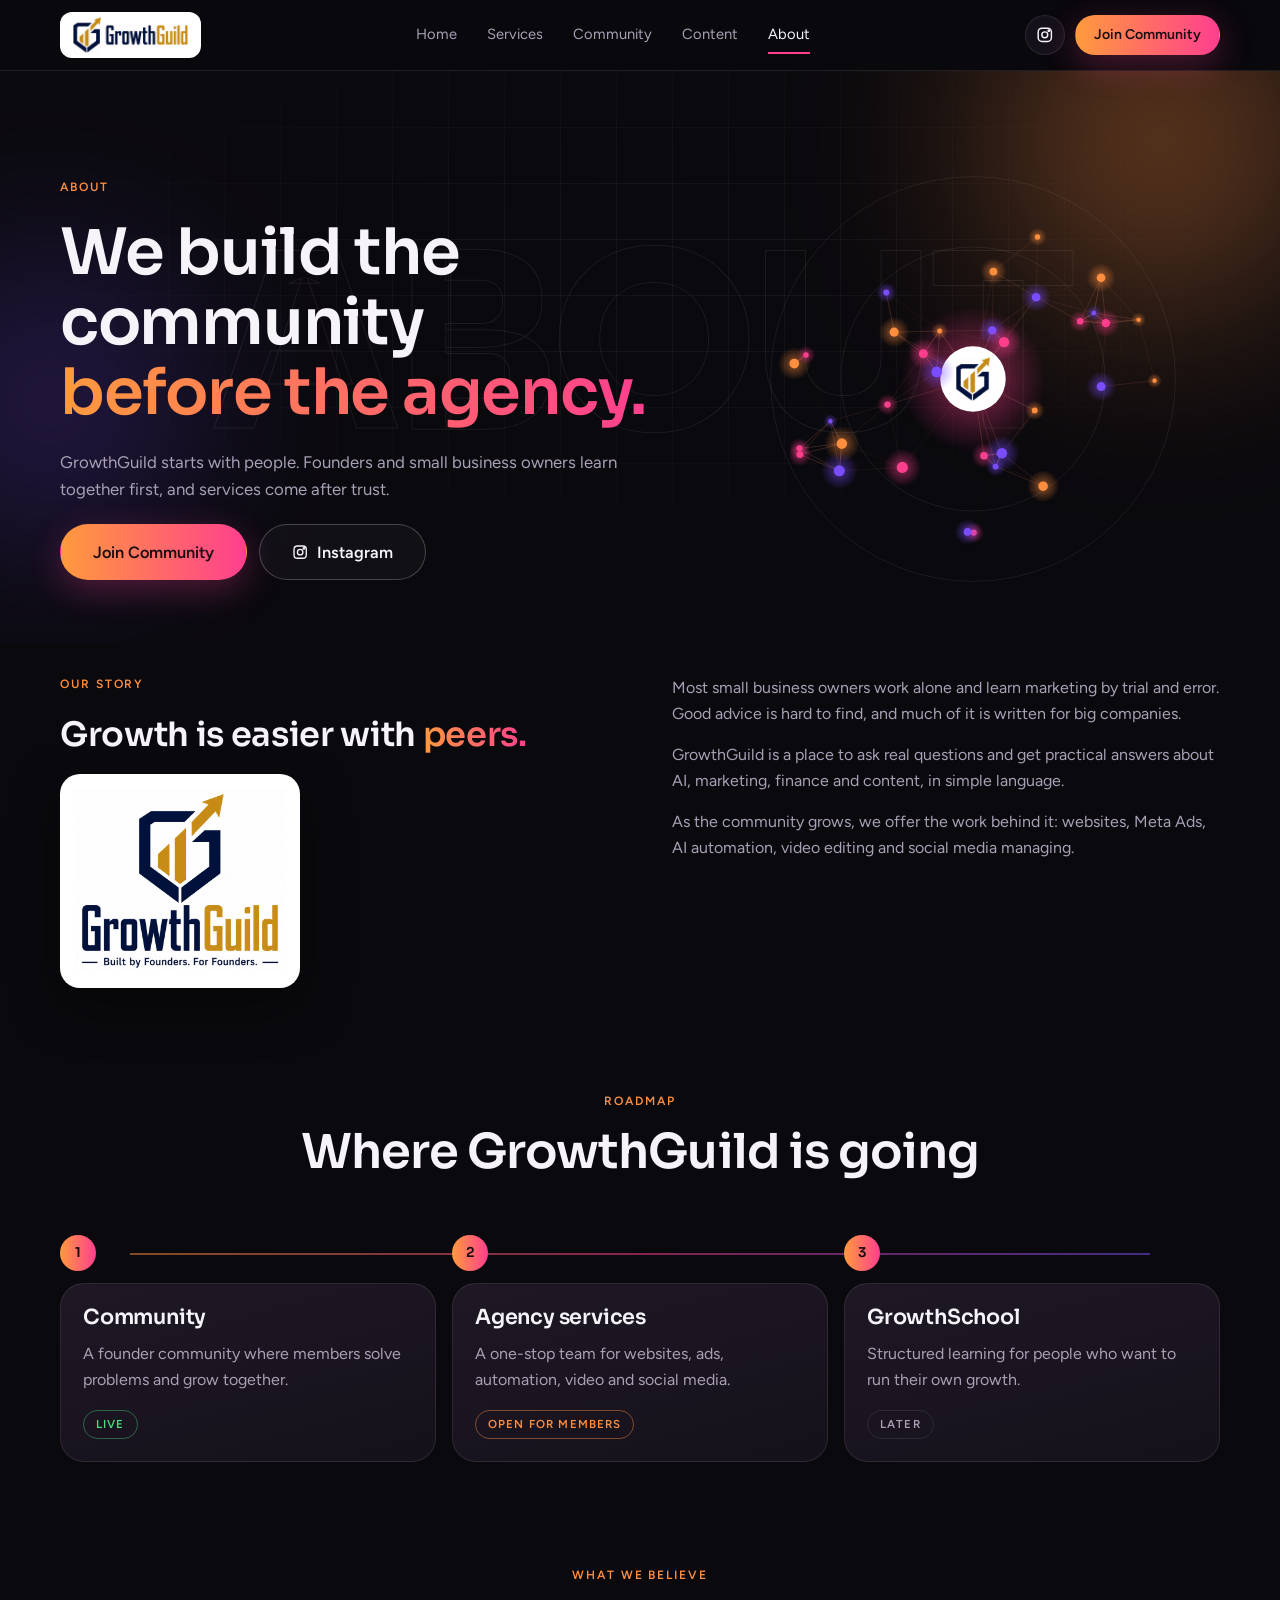
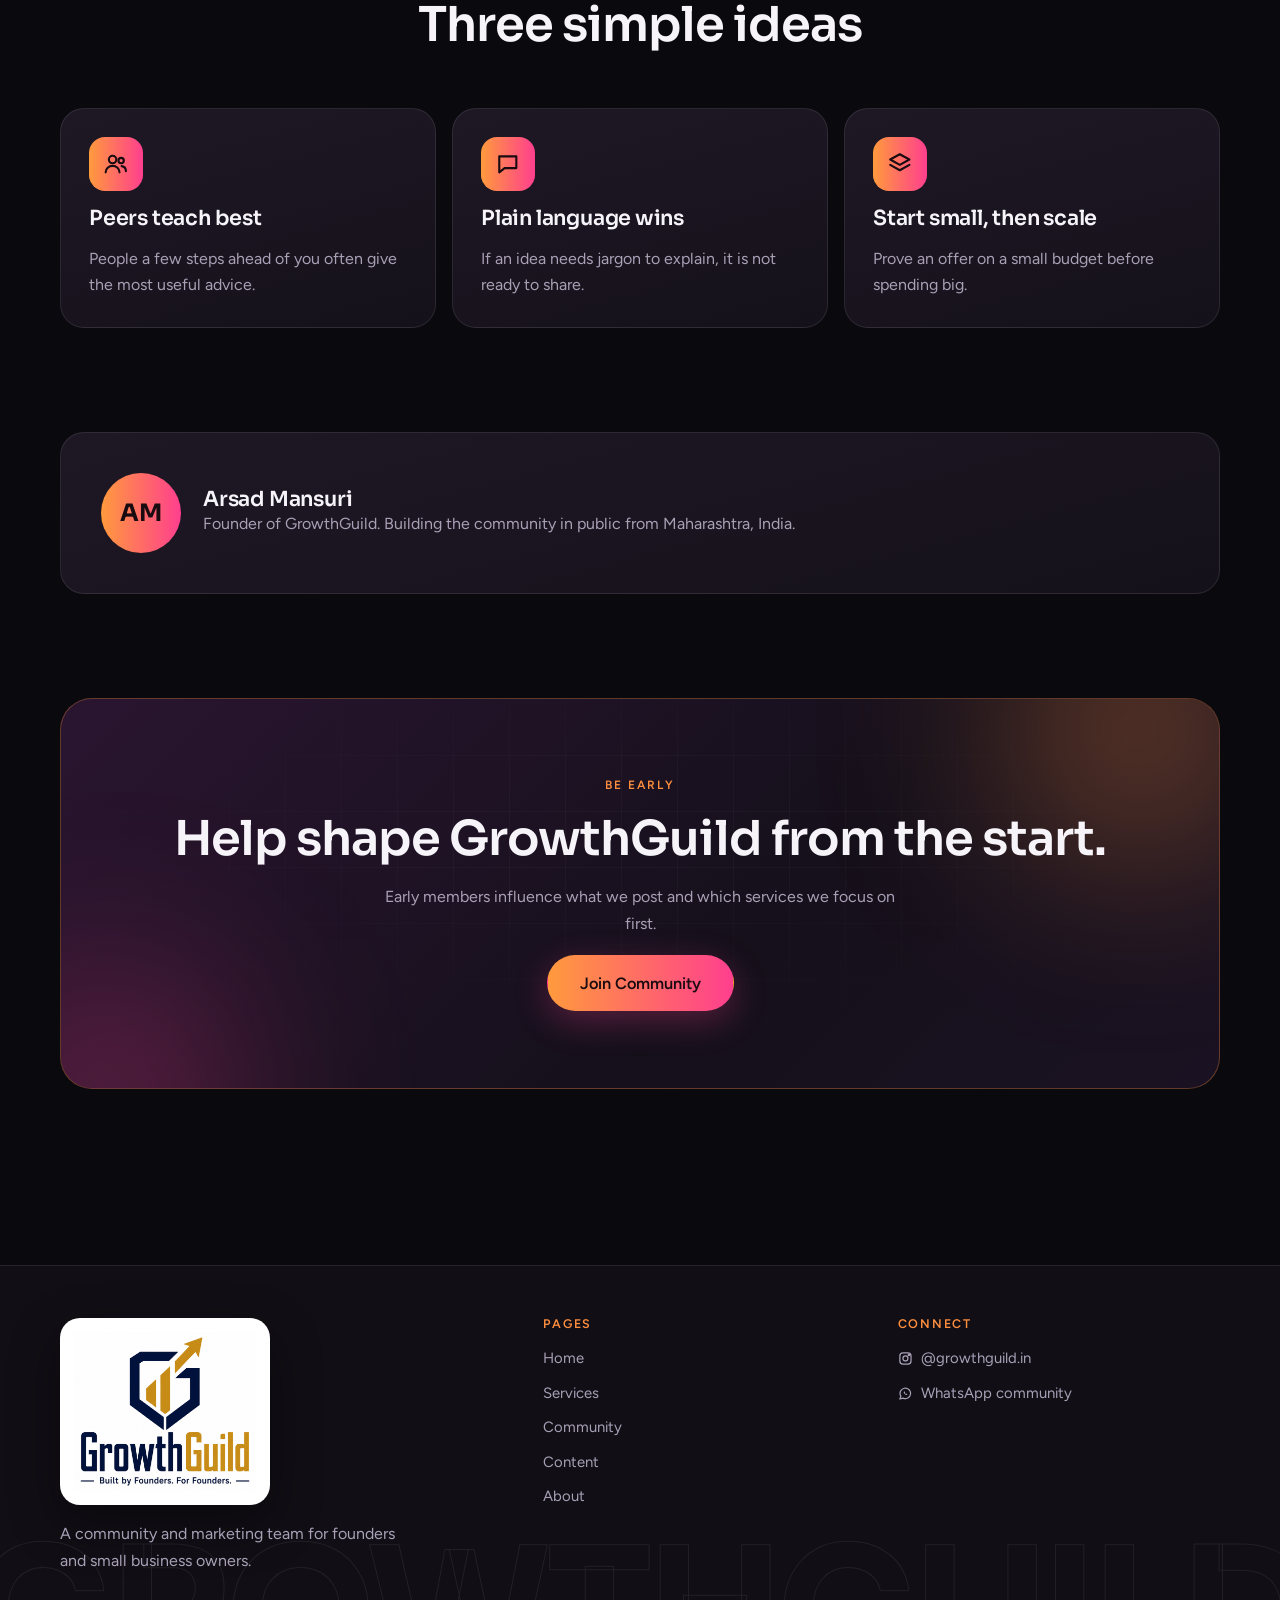
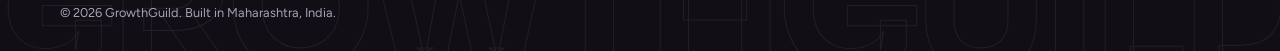
==== about.html @ 916c2504 "Add files via upload" ====
<!doctype html>
<html lang="en">
<head>
<meta charset="utf-8">
<meta name="viewport" content="width=device-width,initial-scale=1,viewport-fit=cover">
<meta name="claude:viewport-fit-sides" content="cover">
<title>GrowthGuild About</title>
<link rel="preconnect" href="https://fonts.googleapis.com">
<link rel="preconnect" href="https://fonts.gstatic.com" crossorigin>
<link rel="stylesheet" href="https://fonts.googleapis.com/css2?family=Figtree:wght@400;500;600&family=Sora:wght@500;600;700&display=swap">
<link rel="stylesheet" href="style.css">
</head>
<body>
<div class="page" data-page="about">
  <div id="site-nav"></div>

  <section class="pagehead">
    <div class="gridbg"></div>
    <div class="glow g-orange"></div><div class="glow g-violet"></div>
    <span class="wm" aria-hidden="true" style="top:30%">ABOUT</span>
    <div class="wrap">
      <div class="ph-grid">
        <div class="ph-text">
          <span class="label">About</span>
          <h1>We build the community <span class="grad">before the agency.</span></h1>
          <p>GrowthGuild starts with people. Founders and small business owners learn together first, and services come after trust.</p>
          <div class="btn-row">
            <a class="btn btn-grad btn-lg" href="community.html">Join Community</a>
            <a class="btn btn-ghost btn-lg" data-ig href="#"><span data-icon="ig"></span>Instagram</a>
          </div>
        </div>
        <div class="ph-visual">
          <div class="net-wrap" style="width:100%;max-width:440px"><canvas id="net" role="img" aria-label="Network of connected dots, a picture of the GrowthGuild community"></canvas></div>
        </div>
      </div>
    </div>
  </section>

  <section class="sec" style="padding-top:32px">
    <div class="wrap">
      <div class="split" style="align-items:start">
        <div style="display:flex;flex-direction:column;gap:18px">
          <span class="label">Our story</span>
          <p class="quote" style="color:var(--fg)">Growth is easier with <span class="grad">peers.</span></p>
          <div class="logo-card" style="width:min(240px,100%)"><img src="logo-full.png" alt="GrowthGuild, Built by Founders. For Founders."></div>
        </div>
        <div>
          <p>Most small business owners work alone and learn marketing by trial and error. Good advice is hard to find, and much of it is written for big companies.</p>
          <p>GrowthGuild is a place to ask real questions and get practical answers about AI, marketing, finance and content, in simple language.</p>
          <p>As the community grows, we offer the work behind it: websites, Meta Ads, AI automation, video editing and social media managing.</p>
        </div>
      </div>
    </div>
  </section>

  <section class="sec sec-tight">
    <div class="wrap">
      <div class="sec-head"><span class="label">Roadmap</span><h2>Where GrowthGuild is going</h2></div>
      <div class="tl" style="grid-template-columns:repeat(3,1fr)">
        <div class="t"><span class="step-n">1</span><div class="card"><h3>Community</h3><p>A founder community where members solve problems and grow together.</p><span class="tag live">Live</span></div></div>
        <div class="t"><span class="step-n">2</span><div class="card"><h3>Agency services</h3><p>A one-stop team for websites, ads, automation, video and social media.</p><span class="tag next">Open for members</span></div></div>
        <div class="t"><span class="step-n">3</span><div class="card"><h3>GrowthSchool</h3><p>Structured learning for people who want to run their own growth.</p><span class="tag">Later</span></div></div>
      </div>
    </div>
  </section>

  <section class="sec sec-tight">
    <div class="wrap">
      <div class="sec-head"><span class="label">What we believe</span><h2>Three simple ideas</h2></div>
      <div class="why">
        <div class="card"><span class="why-ico" data-icon="users"></span><h3>Peers teach best</h3><p>People a few steps ahead of you often give the most useful advice.</p></div>
        <div class="card"><span class="why-ico" data-icon="chat"></span><h3>Plain language wins</h3><p>If an idea needs jargon to explain, it is not ready to share.</p></div>
        <div class="card"><span class="why-ico" data-icon="layers"></span><h3>Start small, then scale</h3><p>Prove an offer on a small budget before spending big.</p></div>
      </div>
    </div>
  </section>

  <section class="sec sec-tight">
    <div class="wrap">
      <div class="card who" style="padding:clamp(24px,4vw,40px)">
        <div class="avatar" aria-hidden="true">AM</div>
        <div>
          <h3>Arsad Mansuri</h3>
          <p>Founder of GrowthGuild. Building the community in public from Maharashtra, India.</p>
        </div>
      </div>
    </div>
  </section>

  <section class="sec sec-tight">
    <div class="wrap">
      <div class="join">
        <div class="gridbg"></div>
        <div class="glow g-orange"></div><div class="glow g-pink"></div>
        <span class="label">Be early</span>
        <h2>Help shape GrowthGuild from the start.</h2>
        <p>Early members influence what we post and which services we focus on first.</p>
        <a class="btn btn-grad btn-lg" href="community.html">Join Community</a>
      </div>
    </div>
  </section>

  <div id="site-foot"></div>
</div>
<script src="site.js"></script>
</body>
</html>
---- style.css ----
/* Layout concept: dark stage with a faint grid, warm orange/pink glows and giant outlined watermarks;
   dense bento and alternating feature rows filled with drawn illustrations, phone and chat mockups. */
:root{
  --bg:#0a090d;
  --bg2:#110e15;
  --surface:#15111a;
  --surface2:#1e1825;
  --line:rgba(255,255,255,.09);
  --fg:#f6f3f9;
  --muted:#a9a0b6;
  --orange:#ff8f3f;
  --pink:#ff3f8e;
  --violet:#7a4dff;
  --ink:#1a0b10;
  --grad:linear-gradient(90deg,#ff9a3d,#ff3f8e);
  --display:"Sora",system-ui,-apple-system,"Segoe UI",sans-serif;
  --body:"Figtree",system-ui,-apple-system,"Segoe UI",sans-serif;
}
:root:root{color-scheme:dark}
*,*::before,*::after{box-sizing:border-box}
html{scroll-behavior:smooth}
html body{margin:0;background:var(--bg);color:var(--fg);font:400 1rem/1.65 var(--body);-webkit-font-smoothing:antialiased}
body::before{content:"";position:fixed;inset:0 0 auto;height:env(safe-area-inset-top,0px);background:var(--bg);z-index:60}
img,svg,canvas{max-width:100%}
a{color:inherit;text-decoration:none}
h1,h2,h3,h4,p,ul,ol{margin:0}
ul,ol{padding:0;list-style:none}
h1,h2,h3{font-family:var(--display);font-weight:600;letter-spacing:-.02em;line-height:1.1;text-wrap:balance}
h1{font-size:clamp(2.5rem,6.6vw,5rem)}
h2{font-size:clamp(1.9rem,4vw,3rem)}
h3{font-size:1.3rem;letter-spacing:-.01em}
p{color:var(--muted)}
:focus-visible{outline:2px solid var(--orange);outline-offset:3px;border-radius:6px}
.grad{background:var(--grad);-webkit-background-clip:text;background-clip:text;color:transparent;-webkit-text-fill-color:transparent}
.label{font-size:.75rem;font-weight:600;letter-spacing:.16em;text-transform:uppercase;color:var(--orange)}
.ico{width:1em;height:1em;display:inline-block;vertical-align:-.12em;flex:none}

.page{position:relative;overflow-x:clip}
.wrap{width:100%;max-width:1192px;margin-inline:auto;padding-left:max(16px,env(safe-area-inset-left,0px));padding-right:max(16px,env(safe-area-inset-right,0px));position:relative}
.sec{padding-block:clamp(56px,9vw,104px);position:relative;overflow:hidden}
.sec-tight{padding-top:0}
.sec-head{display:flex;flex-direction:column;gap:14px;align-items:center;text-align:center;margin-bottom:clamp(32px,5vw,56px)}
.sec-head p{max-width:58ch}
.glow{position:absolute;border-radius:50%;filter:blur(90px);pointer-events:none;opacity:.5}
.g-orange{background:radial-gradient(circle,#ff8f3f 0,transparent 68%)}
.g-pink{background:radial-gradient(circle,#ff3f8e 0,transparent 68%)}
.g-violet{background:radial-gradient(circle,#7a4dff 0,transparent 68%);opacity:.38}
.gridbg{position:absolute;inset:0;pointer-events:none;background-image:linear-gradient(rgba(255,255,255,.045) 1px,transparent 1px),linear-gradient(90deg,rgba(255,255,255,.045) 1px,transparent 1px);background-size:56px 56px;-webkit-mask-image:radial-gradient(ellipse 70% 70% at 50% 35%,#000 20%,transparent 75%);mask-image:radial-gradient(ellipse 70% 70% at 50% 35%,#000 20%,transparent 75%)}
.wm{position:absolute;left:50%;transform:translateX(-50%);font:700 clamp(5rem,19vw,16rem)/.85 var(--display);letter-spacing:-.04em;color:transparent;-webkit-text-stroke:1px rgba(255,255,255,.075);white-space:nowrap;pointer-events:none;user-select:none}

/* Buttons */
.btn{display:inline-flex;align-items:center;justify-content:center;gap:9px;min-height:46px;padding:0 24px;border-radius:999px;font:600 .95rem/1 var(--body);border:1px solid transparent;cursor:pointer;transition:transform .2s ease,border-color .2s ease,box-shadow .2s ease}
.btn:hover{transform:translateY(-2px)}
.btn-light{background:#fff;color:var(--bg)}
.btn-grad{background:var(--grad);color:var(--ink);box-shadow:0 10px 34px rgba(255,63,142,.28)}
.btn-ghost{border-color:rgba(255,255,255,.22);color:var(--fg);background:rgba(255,255,255,.03)}
.btn-ghost:hover{border-color:var(--orange)}
.btn-lg{min-height:56px;padding:0 32px;font-size:1.02rem}
.btn-sm{min-height:40px;padding:0 18px;font-size:.88rem}
.btn-row{display:flex;flex-wrap:wrap;gap:12px}

/* Nav */
.nav{position:sticky;top:env(safe-area-inset-top,0px);z-index:50;background:rgba(10,9,13,.82);backdrop-filter:blur(14px);-webkit-backdrop-filter:blur(14px);border-bottom:1px solid var(--line)}
.nav-in{display:flex;align-items:center;justify-content:space-between;gap:16px;min-height:70px}
.logo{display:inline-flex;align-items:center;gap:10px;font:700 1.25rem/1 var(--display);letter-spacing:-.02em}
.logo img{height:36px;width:auto;display:block}
.nav-links{display:flex;gap:30px;font-size:.92rem;color:var(--muted)}
.nav-links a{padding:6px 0;transition:color .2s ease;border-bottom:2px solid transparent}
.nav-links a:hover{color:var(--fg)}
.nav-links a[aria-current="page"]{color:var(--fg);border-bottom-color:var(--pink)}
.nav-right{display:flex;align-items:center;gap:10px}
.icon-btn{display:inline-flex;width:40px;height:40px;border-radius:50%;border:1px solid var(--line);background:var(--surface);align-items:center;justify-content:center;font-size:1.1rem;transition:border-color .2s ease}
.icon-btn:hover{border-color:var(--pink)}
.menu-btn{display:none;width:44px;height:44px;border-radius:12px;border:1px solid var(--line);background:var(--surface);color:var(--fg);cursor:pointer;align-items:center;justify-content:center}
.menu-btn svg{width:20px;height:20px}
@media (max-width:860px){
  .menu-btn{display:inline-flex}
  .nav-links{display:none;position:absolute;left:0;right:0;top:100%;flex-direction:column;gap:0;background:var(--bg2);border-bottom:1px solid var(--line);padding:8px max(16px,env(safe-area-inset-left,0px)) 16px}
  .nav.open .nav-links{display:flex}
  .nav-links a{padding:14px 0;border-bottom:1px solid var(--line);font-size:1rem}
  .nav-right .btn{display:none}
}

/* Hero (home) */
.hero{position:relative;padding-block:clamp(48px,7vw,84px) clamp(28px,5vw,48px);overflow:hidden}
.hero .g1{width:560px;height:560px;right:-160px;top:-150px}
.hero .g2{width:480px;height:480px;left:-180px;top:200px}
.hero .g3{width:420px;height:420px;left:38%;top:260px}
.hero .wm{top:48%}
.pill{display:inline-flex;align-items:center;gap:8px;padding:7px 16px;border-radius:999px;border:1px solid var(--line);background:rgba(255,255,255,.04);font-size:.82rem;color:var(--muted)}
.pill i{width:8px;height:8px;border-radius:50%;background:#4ade80;display:block;box-shadow:0 0 0 4px rgba(74,222,128,.18)}
.hero-top{display:flex;flex-direction:column;align-items:center;gap:22px;text-align:center}
.hero-h .grad{display:block}
.hero-grid{position:relative;display:grid;grid-template-columns:1fr minmax(280px,470px) 1fr;align-items:center;gap:24px;margin-top:clamp(20px,3vw,36px)}
.hero-stats{display:flex;flex-direction:column;gap:16px;align-items:flex-start}
.glass{display:flex;flex-direction:column;gap:2px;padding:18px 24px;min-width:180px;border-radius:18px;border:1px solid var(--line);background:rgba(255,255,255,.045);backdrop-filter:blur(8px);-webkit-backdrop-filter:blur(8px)}
.glass b{font:600 2.1rem/1.1 var(--display);font-variant-numeric:tabular-nums}
.glass span{font-size:.72rem;letter-spacing:.14em;text-transform:uppercase;color:var(--muted)}
.net-wrap{position:relative}
#net{display:block;width:100%;aspect-ratio:1;margin-inline:auto}
.chip-f{position:absolute;display:flex;align-items:center;gap:8px;padding:9px 15px;border-radius:999px;background:rgba(21,17,26,.85);border:1px solid var(--line);backdrop-filter:blur(8px);-webkit-backdrop-filter:blur(8px);font-size:.82rem;font-weight:600;box-shadow:0 14px 34px rgba(0,0,0,.4);animation:float 6s ease-in-out infinite}
.chip-f i{width:8px;height:8px;border-radius:50%;display:block}
.chip-f.c1{left:0;top:10%}.chip-f.c1 i{background:var(--orange)}
.chip-f.c2{right:0;top:22%;animation-delay:-1.5s}.chip-f.c2 i{background:var(--pink)}
.chip-f.c3{left:2%;bottom:20%;animation-delay:-3s}.chip-f.c3 i{background:var(--violet)}
.chip-f.c4{right:2%;bottom:8%;animation-delay:-4.5s}.chip-f.c4 i{background:#4ade80}
.chip-f.c5{left:30%;top:-3%;animation-delay:-2s}.chip-f.c5 i{background:#38bdf8}
@keyframes float{0%,100%{transform:translateY(0)}50%{transform:translateY(-8px)}}
.hero-copy{display:flex;flex-direction:column;gap:22px;align-items:flex-start;max-width:310px;justify-self:end}
.hero-copy p{font-size:.96rem}
@media (max-width:900px){
  .hero-grid{grid-template-columns:1fr;gap:28px}
  .net-wrap{order:1;max-width:400px;margin-inline:auto;width:100%}
  .hero-copy{order:2;max-width:none;justify-self:stretch;align-items:center;text-align:center}
  .hero-stats{order:3;flex-direction:row;flex-wrap:wrap;justify-content:center}
  .glass{min-width:0;flex:1 1 150px}
  .hero-copy .btn-row{justify-content:center}
}

/* Ticker band */
.band{overflow:hidden;padding-block:40px}
.band-in{transform:rotate(-2deg);width:112%;margin-left:-6%;background:linear-gradient(90deg,#1b1422,#17111d);border-block:1px solid var(--line);padding:17px 0;overflow:hidden}
.track{display:flex;gap:34px;width:max-content;animation:slide 34s linear infinite;font:600 1.02rem/1 var(--display);white-space:nowrap}
.track span{display:inline-flex;align-items:center;gap:34px}
.track i{font-style:normal;color:var(--orange)}
@keyframes slide{to{transform:translateX(-50%)}}

/* Bento service cards */
.bento{display:grid;grid-template-columns:repeat(12,1fr);gap:16px}
.b7{grid-column:span 7}.b5{grid-column:span 5}.b4{grid-column:span 4}.b6{grid-column:span 6}
.bc{position:relative;display:flex;flex-direction:column;gap:12px;padding:22px 22px 26px;border-radius:28px;background:linear-gradient(165deg,var(--surface2),var(--surface));border:1px solid var(--line);overflow:hidden;transition:border-color .25s ease,transform .25s ease}
.bc::after{content:"";position:absolute;width:260px;height:260px;right:-100px;top:-100px;border-radius:50%;background:radial-gradient(circle,rgba(255,63,142,.22),transparent 65%);pointer-events:none;opacity:0;transition:opacity .3s ease}
.bc:hover{border-color:rgba(255,143,63,.5);transform:translateY(-3px)}
.bc:hover::after{opacity:1}
.ill{border-radius:20px;padding:12px;background:radial-gradient(ellipse at 30% 0%,rgba(255,143,63,.14),transparent 60%),radial-gradient(ellipse at 100% 100%,rgba(122,77,255,.16),transparent 60%),#0f0c13;border:1px solid var(--line)}
.ill svg{display:block;width:100%;height:auto}
.bc .tx{display:flex;flex-direction:column;gap:8px;padding:6px 6px 0}
.bc .more{margin-top:4px;font-weight:600;font-size:.9rem;color:var(--orange)}
@media (max-width:900px){.b7,.b5,.b4,.b6{grid-column:span 12}}
.i-panel{fill:rgba(255,255,255,.04);stroke:rgba(255,255,255,.13)}
.i-soft{fill:rgba(255,255,255,.1)}
.i-faint{fill:rgba(255,255,255,.05)}
.i-line{stroke:rgba(255,255,255,.15);fill:none}
.i-flow{stroke:url(#gg);fill:none;stroke-width:2.5;stroke-dasharray:6 7;animation:dash 1.6s linear infinite}
@keyframes dash{to{stroke-dashoffset:-26}}
.i-txt{fill:#f6f3f9;font:600 11px "Figtree",sans-serif}
.i-txt2{fill:#a9a0b6;font:500 9.5px "Figtree",sans-serif}

/* Why / value blocks */
.why{display:grid;gap:16px;grid-template-columns:repeat(auto-fit,minmax(min(100%,300px),1fr))}
.why .card{gap:16px}
.why-ico{width:54px;height:54px;border-radius:16px;background:var(--grad);display:grid;place-items:center;color:var(--ink);font-size:1.6rem}

/* Cards */
.grid{display:grid;gap:16px;grid-template-columns:repeat(auto-fit,minmax(min(100%,260px),1fr))}
.card{position:relative;display:flex;flex-direction:column;gap:12px;padding:28px;border-radius:24px;background:linear-gradient(165deg,var(--surface2),var(--surface));border:1px solid var(--line);transition:border-color .25s ease,transform .25s ease;overflow:hidden}
.card:hover{border-color:rgba(255,143,63,.5);transform:translateY(-3px)}
.checks{display:flex;flex-direction:column;gap:12px;margin-block:18px 26px}
.checks li{position:relative;padding-left:34px;color:var(--fg);font-size:.97rem}
.checks li::before{content:"";position:absolute;left:0;top:2px;width:22px;height:22px;border-radius:50%;border:1px solid rgba(255,255,255,.25);background:rgba(255,255,255,.05)}
.checks li::after{content:"";position:absolute;left:8px;top:7px;width:5px;height:9px;border:solid var(--orange);border-width:0 2px 2px 0;transform:rotate(45deg)}
.tag{align-self:flex-start;padding:4px 12px;border-radius:999px;font-size:.72rem;font-weight:600;letter-spacing:.1em;text-transform:uppercase;border:1px solid var(--line);color:var(--muted)}
.tag.live{color:#4ade80;border-color:rgba(74,222,128,.4)}
.tag.next{color:var(--orange);border-color:rgba(255,143,63,.45)}
.step-n{font:600 .85rem/1 var(--display);color:var(--ink);background:var(--grad);width:36px;height:36px;border-radius:50%;display:grid;place-items:center;flex:none}
.chips{display:flex;flex-wrap:wrap;gap:8px}
.chip{padding:6px 14px;border-radius:999px;border:1px solid var(--line);font-size:.8rem;color:var(--muted);background:rgba(255,255,255,.03)}

/* Timeline (horizontal on desktop) */
.tl{display:grid;grid-template-columns:repeat(4,1fr);gap:16px;position:relative}
.tl::before{content:"";position:absolute;left:6%;right:6%;top:18px;height:2px;background:linear-gradient(90deg,var(--orange),var(--pink),var(--violet));opacity:.5}
.tl .t{display:flex;flex-direction:column;gap:12px;align-items:flex-start;position:relative}
.tl .t .card{width:100%;padding:22px}
@media (max-width:860px){.tl{grid-template-columns:1fr}.tl::before{left:17px;right:auto;top:0;bottom:0;width:2px;height:auto}.tl .t{padding-left:52px}.tl .t .step-n{position:absolute;left:0;top:0}}
.flow{display:grid;gap:16px;grid-template-columns:repeat(auto-fit,minmax(min(100%,230px),1fr))}

/* Stats band */
.stats{background:linear-gradient(180deg,#14101a,#0e0b12);border-block:1px solid var(--line);position:relative;overflow:hidden}
.stats .g{width:460px;height:320px;left:-100px;top:-130px}
.stats .g2{width:380px;height:300px;right:-100px;bottom:-140px}
.stats-in{position:relative;display:grid;grid-template-columns:repeat(4,1fr);gap:24px;padding-block:56px;text-align:center}
.stats b{display:block;font:600 clamp(2.2rem,5vw,3.4rem)/1.1 var(--display);font-variant-numeric:tabular-nums;background:var(--grad);-webkit-background-clip:text;background-clip:text;-webkit-text-fill-color:transparent;color:transparent}
.stats span{font-size:.85rem;color:var(--muted);letter-spacing:.04em}
@media (max-width:700px){.stats-in{grid-template-columns:repeat(2,1fr);row-gap:32px}}

/* Join band */
.join{position:relative;overflow:hidden;border-radius:32px;padding:clamp(40px,6vw,80px) clamp(20px,5vw,64px);text-align:center;background:linear-gradient(135deg,#2a1530,#15101b 60%,#1a1222);border:1px solid rgba(255,143,63,.32);display:flex;flex-direction:column;align-items:center;gap:18px}
.join .g-orange{width:400px;height:400px;right:-120px;top:-170px}
.join .g-pink{width:360px;height:360px;left:-130px;bottom:-190px}
.join .gridbg{opacity:.7}
.join>*:not(.glow):not(.gridbg){position:relative}
.join p{max-width:54ch}

/* Inner page header */
.pagehead{position:relative;overflow:hidden;padding-block:clamp(44px,7vw,88px) clamp(24px,4vw,44px)}
.pagehead .g-orange{width:520px;height:520px;right:-140px;top:-190px}
.pagehead .g-violet{width:420px;height:420px;left:-160px;top:120px}
.ph-grid{display:grid;grid-template-columns:1.1fr .9fr;gap:clamp(24px,5vw,64px);align-items:center;position:relative}
.ph-text{display:flex;flex-direction:column;gap:20px;align-items:flex-start}
.ph-text h1{font-size:clamp(2.3rem,5.2vw,4rem)}
.ph-text p{max-width:56ch;font-size:1.05rem}
.ph-visual{position:relative;display:grid;place-items:center;min-height:300px}
@media (max-width:860px){.ph-grid{grid-template-columns:1fr}.ph-visual{order:2}}
.collage{position:relative;width:100%;max-width:470px;aspect-ratio:1.15}
.collage .ill{position:absolute;width:76%;box-shadow:0 30px 70px rgba(0,0,0,.5);background-color:#0f0c13}
.collage .a{left:0;top:0;transform:rotate(-5deg)}
.collage .b{right:0;bottom:0;transform:rotate(4deg)}

/* Alternating service rows */
.srow{display:grid;grid-template-columns:1fr 1fr;gap:clamp(28px,6vw,80px);align-items:center;padding-block:clamp(36px,5vw,64px);border-top:1px solid var(--line);position:relative}
.srow:first-child{border-top:0}
.srow.rev .s-vis{order:2}
.s-vis .ill{padding:16px;border-radius:26px;box-shadow:0 30px 80px rgba(255,63,142,.12)}
.s-txt{display:flex;flex-direction:column;gap:14px}
.s-txt h2{font-size:clamp(1.8rem,3.4vw,2.6rem)}
.s-txt .checks{margin-block:6px 10px}
@media (max-width:860px){.srow{grid-template-columns:1fr}.srow.rev .s-vis{order:0}}

/* Phone mock (reel) */
.phone{position:relative;width:min(100%,264px);aspect-ratio:9/18.2;border-radius:40px;padding:10px;background:#0d0a11;border:1px solid rgba(255,255,255,.2);box-shadow:0 40px 90px rgba(255,63,142,.26);margin-inline:auto}
.screen{position:absolute;inset:10px;border-radius:31px;overflow:hidden;background:radial-gradient(circle at 70% 18%,rgba(255,143,63,.9),transparent 45%),linear-gradient(170deg,#3b1b4a 0%,#8a2a6a 55%,#ff3f8e 130%)}
.screen .gridbg{opacity:.6;-webkit-mask-image:none;mask-image:none;background-size:34px 34px}
.screen .top{position:absolute;top:14px;left:16px;right:16px;display:flex;justify-content:space-between;font:600 .78rem/1 var(--display);color:#fff}
.screen .big{position:absolute;left:50%;top:40%;transform:translate(-50%,-50%);width:66px;height:66px;border-radius:50%;background:rgba(255,255,255,.18);border:1px solid rgba(255,255,255,.4);backdrop-filter:blur(6px);-webkit-backdrop-filter:blur(6px);display:grid;place-items:center;color:#fff;font-size:1.5rem}
.screen .daytag{position:absolute;left:16px;top:46px;padding:5px 12px;border-radius:999px;background:var(--grad);color:var(--ink);font:700 .72rem/1 var(--display)}
.screen .cap{position:absolute;left:16px;right:58px;bottom:18px;color:#fff;font-size:.82rem;line-height:1.4;display:flex;flex-direction:column;gap:6px}
.screen .cap b{font-family:var(--display);font-size:.8rem}
.screen .cap span{color:rgba(255,255,255,.85)}
.screen .rail{position:absolute;right:12px;bottom:22px;display:flex;flex-direction:column;gap:14px;color:#fff;font-size:1.3rem}
.screen .kw{position:absolute;left:16px;right:16px;top:58%;padding:9px 12px;border-radius:14px;background:rgba(10,9,13,.55);border:1px solid rgba(255,255,255,.25);color:#fff;font-size:.78rem;backdrop-filter:blur(6px);-webkit-backdrop-filter:blur(6px)}
.note{display:block;margin-top:14px;text-align:center;font-size:.72rem;letter-spacing:.1em;text-transform:uppercase;color:var(--muted)}

/* Chat mock (community) */
.chat{width:100%;max-width:390px;border-radius:28px;background:#0f0c13;border:1px solid rgba(255,255,255,.16);overflow:hidden;box-shadow:0 40px 90px rgba(255,63,142,.2);margin-inline:auto}
.chat-h{display:flex;align-items:center;gap:12px;padding:14px 16px;background:var(--surface2);border-bottom:1px solid var(--line)}
.chat-h .av{width:40px;height:40px;border-radius:50%;background:var(--grad);display:grid;place-items:center;color:var(--ink);font:700 .85rem/1 var(--display)}
.chat-h b{display:block;font:600 .95rem/1.2 var(--display)}
.chat-h small{color:var(--muted);font-size:.74rem}
.chat-b{display:flex;flex-direction:column;gap:10px;padding:18px 14px 22px;background:radial-gradient(ellipse at 100% 0,rgba(122,77,255,.15),transparent 55%)}
.msg{max-width:84%;padding:10px 14px;border-radius:16px;font-size:.88rem;line-height:1.5;color:var(--fg)}
.msg small{display:block;font-size:.7rem;font-weight:600;color:var(--orange);margin-bottom:2px}
.msg.in{background:var(--surface2);border-top-left-radius:4px;align-self:flex-start}
.msg.out{background:linear-gradient(135deg,#1e6b53,#14503d);color:#eafff6;border-top-right-radius:4px;align-self:flex-end}

/* Lists */
.rows{display:flex;flex-direction:column;border-top:1px solid var(--line)}
.row{display:grid;grid-template-columns:minmax(150px,260px) 1fr;gap:12px 32px;padding:24px 4px;border-bottom:1px solid var(--line);align-items:center}
.row h3{font-size:1.15rem;display:flex;align-items:center;gap:12px}
.row h3 i{width:10px;height:10px;border-radius:50%;background:var(--grad);display:block;flex:none}
@media (max-width:600px){.row{grid-template-columns:1fr}}
details{border-bottom:1px solid var(--line);padding:18px 4px}
details:first-of-type{border-top:1px solid var(--line)}
summary{cursor:pointer;font:600 1.05rem/1.4 var(--display);list-style:none;display:flex;justify-content:space-between;gap:16px;align-items:center}
summary::-webkit-details-marker{display:none}
summary::after{content:"+";font-size:1.4rem;color:var(--orange);flex:none}
details[open] summary::after{content:"\2212"}
details p{margin-top:12px;max-width:62ch}
.split{display:grid;grid-template-columns:1fr 1fr;gap:clamp(24px,5vw,64px);align-items:center}
.split p+p{margin-top:14px}
@media (max-width:800px){.split{grid-template-columns:1fr}}
.ig-card{display:flex;align-items:center;gap:16px;padding:18px 22px;border-radius:20px;border:1px solid var(--line);background:rgba(255,255,255,.04);width:fit-content;max-width:100%}
.ig-card .ig-i{width:52px;height:52px;border-radius:16px;background:linear-gradient(135deg,#ff9a3d,#ff3f8e 55%,#7a4dff);display:grid;place-items:center;font-size:1.6rem;color:#fff;flex:none}
.ig-card b{display:block;font:600 1.15rem/1.2 var(--display);overflow-wrap:anywhere}
.ig-card small{color:var(--muted)}
.who{display:grid;grid-template-columns:auto 1fr;gap:22px;align-items:center}
.avatar{width:80px;height:80px;border-radius:50%;background:var(--grad);display:grid;place-items:center;font:700 1.5rem/1 var(--display);color:var(--ink)}
.quote{font:600 clamp(1.4rem,3vw,2.1rem)/1.3 var(--display);letter-spacing:-.01em;text-wrap:balance}

/* Footer */
.foot{border-top:1px solid var(--line);background:var(--bg2);margin-top:clamp(40px,6vw,72px);position:relative;overflow:hidden}
.foot .wm{bottom:-.2em;top:auto}
.foot-in{position:relative;display:grid;grid-template-columns:1.4fr 1fr 1fr;gap:32px;padding-block:52px 28px}
.foot h4{font:600 .78rem/1 var(--body);letter-spacing:.14em;text-transform:uppercase;color:var(--orange);margin-bottom:16px}
.foot-links{display:flex;flex-direction:column;gap:10px;font-size:.93rem;color:var(--muted)}
.foot-links a{display:inline-flex;align-items:center;gap:8px}
.foot-links a:hover{color:var(--fg)}
.foot small{position:relative;display:block;padding-bottom:max(28px,env(safe-area-inset-bottom,0px));color:var(--muted);font-size:.8rem}
@media (max-width:800px){.foot-in{grid-template-columns:1fr 1fr}.foot-in>div:first-child{grid-column:span 2}}

@media (prefers-reduced-motion:reduce){
  html{scroll-behavior:auto}
  .track,.chip-f,.i-flow{animation:none}
  .btn,.card,.bc{transition:none}
}

.phone-col{display:flex;flex-direction:column;align-items:center;width:100%}
.phone-col .note{margin-top:16px}
.tl .t .card .tag{margin-top:4px}
@media (max-width:1000px){.tl[style*="repeat(5"]{grid-template-columns:1fr!important}.tl[style*="repeat(3"]{grid-template-columns:1fr!important}}

.logo-chip{background:#fff;border-radius:12px;padding:4px 12px}
.logo-chip img{height:38px;width:auto;display:block}
.logo-card{display:block;width:min(210px,70%);background:#fff;border-radius:20px;padding:14px;box-shadow:0 18px 50px rgba(0,0,0,.4)}
.logo-card img{display:block;width:100%;height:auto}
@media (max-width:860px){.logo-chip img{height:34px}}

.chat-h .av{background:#fff;padding:6px}
.chat-h .av img{display:block;height:100%;width:auto}
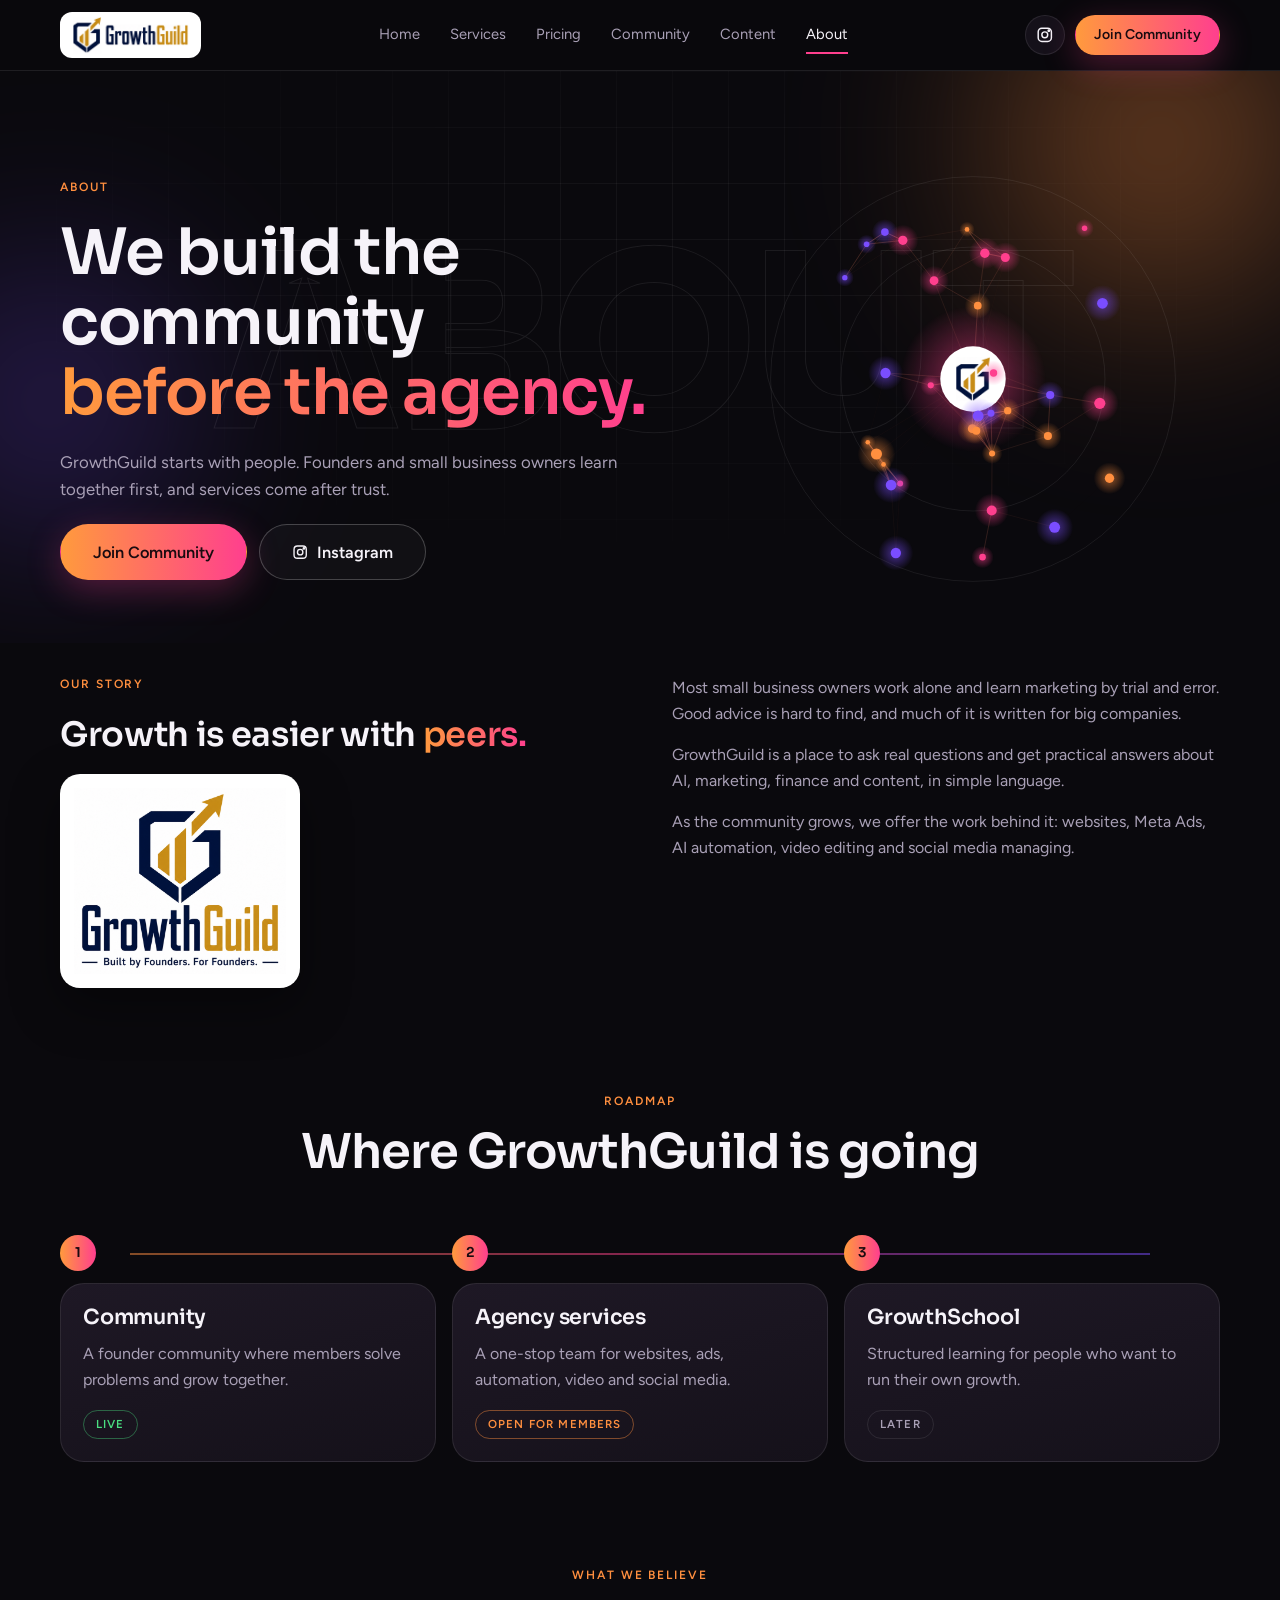
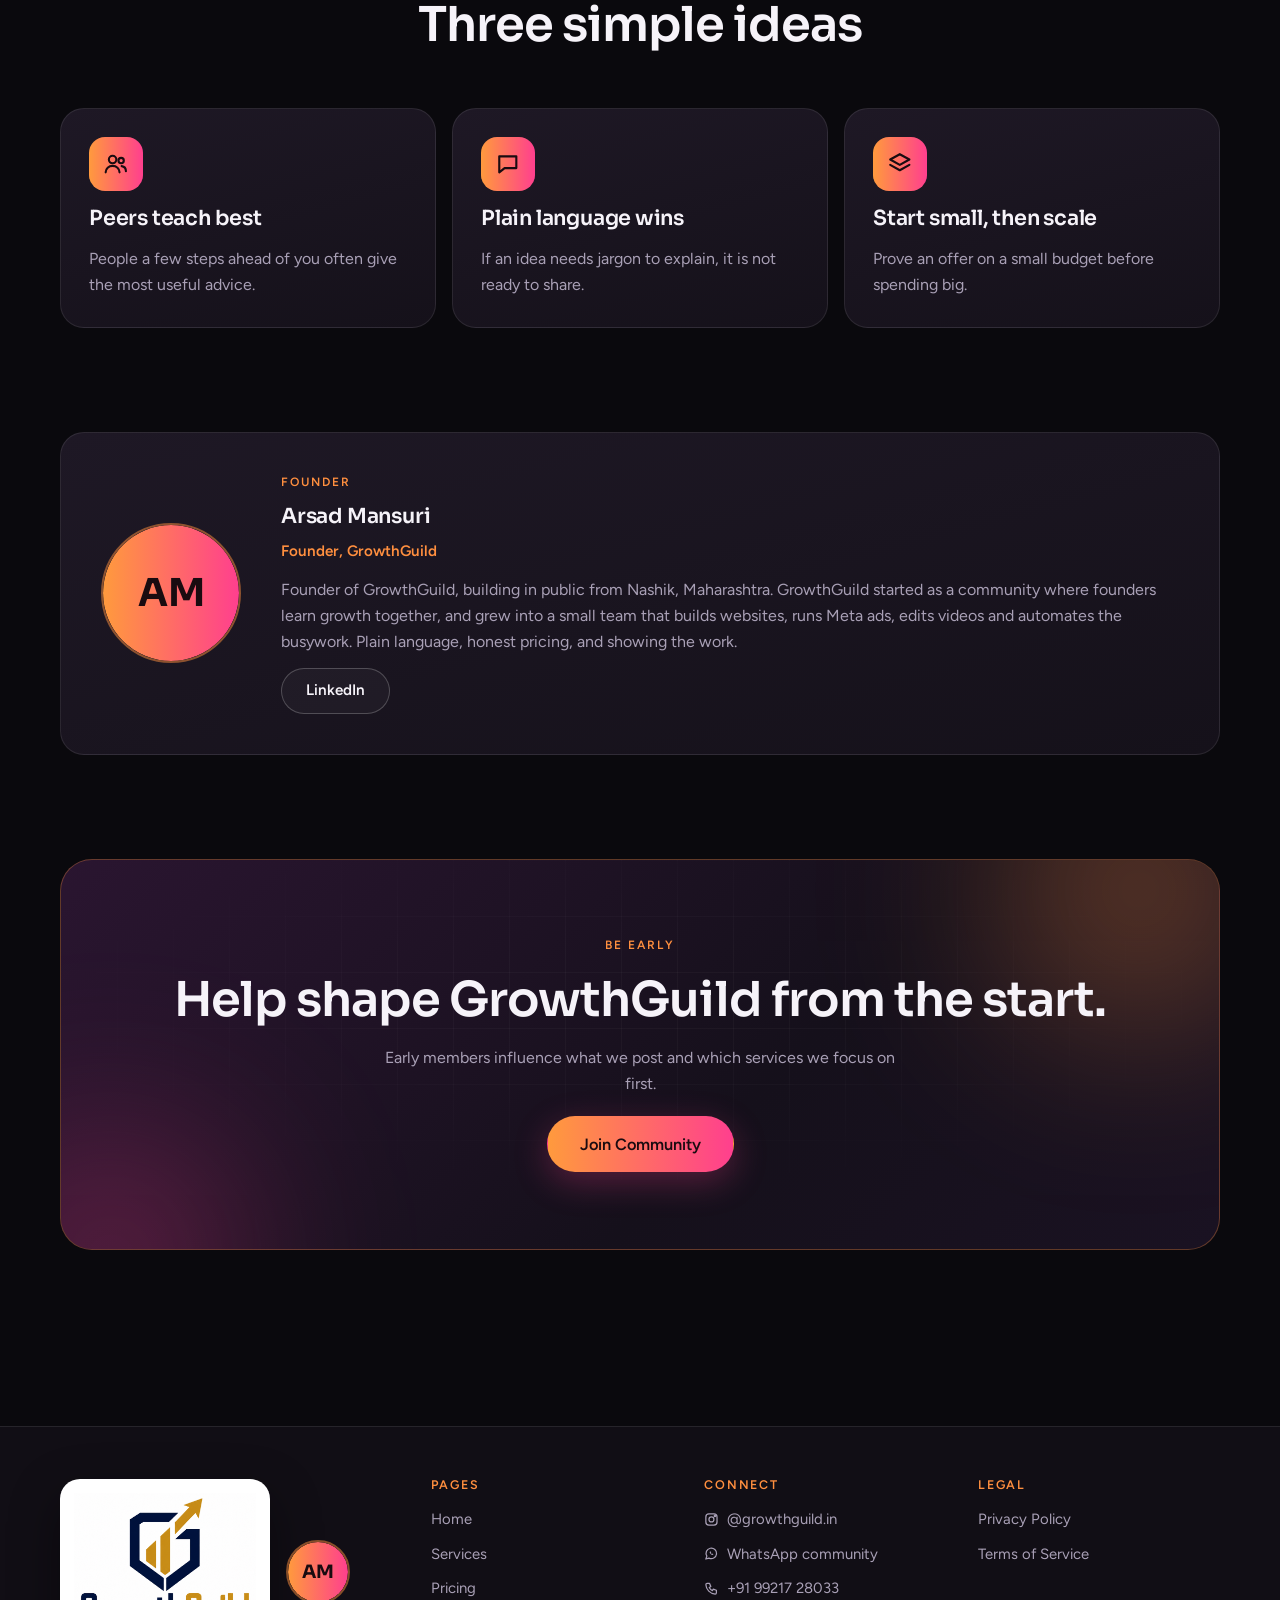
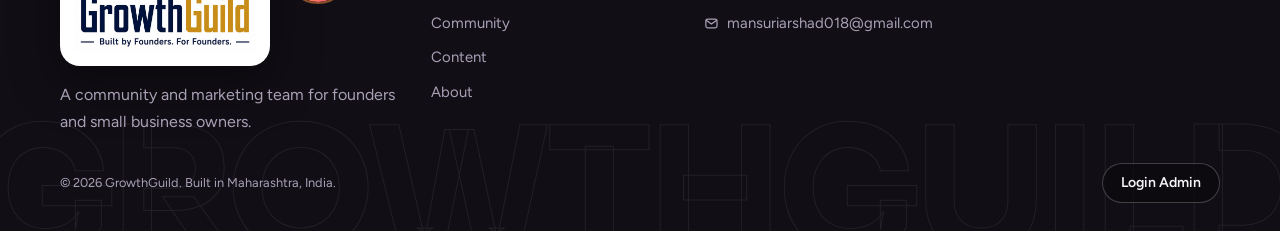
==== commit b3289b65: "Add files via upload" ====
--- a/about.html
+++ b/about.html
@@ -5,6 +5,9 @@
 <meta name="viewport" content="width=device-width,initial-scale=1,viewport-fit=cover">
 <meta name="claude:viewport-fit-sides" content="cover">
 <title>GrowthGuild About</title>
+<link rel="preload" as="image" href="logo-lockup.png">
+<link rel="preload" as="image" href="logo-icon.png">
+<link rel="preload" as="image" href="logo-full.png">
 <link rel="preconnect" href="https://fonts.googleapis.com">
 <link rel="preconnect" href="https://fonts.gstatic.com" crossorigin>
 <link rel="stylesheet" href="https://fonts.googleapis.com/css2?family=Figtree:wght@400;500;600&family=Sora:wght@500;600;700&display=swap">
@@ -25,7 +28,7 @@
           <h1>We build the community <span class="grad">before the agency.</span></h1>
           <p>GrowthGuild starts with people. Founders and small business owners learn together first, and services come after trust.</p>
           <div class="btn-row">
-            <a class="btn btn-grad btn-lg" href="community.html">Join Community</a>
+            <a class="btn btn-grad btn-lg" data-join href="community.html">Join Community</a>
             <a class="btn btn-ghost btn-lg" data-ig href="#"><span data-icon="ig"></span>Instagram</a>
           </div>
         </div>
@@ -77,11 +80,17 @@
 
   <section class="sec sec-tight">
     <div class="wrap">
-      <div class="card who" style="padding:clamp(24px,4vw,40px)">
-        <div class="avatar" aria-hidden="true">AM</div>
-        <div>
+      <div class="card who founder" style="padding:clamp(24px,4vw,40px)">
+        <div class="f-photo">
+          <span class="avatar" aria-hidden="true">AM</span>
+          <img src="assets/founder-arsad.jpg" alt="Arsad Mansuri, Founder of GrowthGuild" width="140" height="140" onerror="this.remove()">
+        </div>
+        <div class="f-text">
+          <span class="label">Founder</span>
           <h3>Arsad Mansuri</h3>
-          <p>Founder of GrowthGuild. Building the community in public from Maharashtra, India.</p>
+          <p class="f-role">Founder, GrowthGuild</p>
+          <p>Founder of GrowthGuild, building in public from Nashik, Maharashtra. GrowthGuild started as a community where founders learn growth together, and grew into a small team that builds websites, runs Meta ads, edits videos and automates the busywork. Plain language, honest pricing, and showing the work.</p>
+          <a class="btn btn-ghost" href="https://www.linkedin.com/in/arshadmansuri07" target="_blank" rel="noopener">LinkedIn</a>
         </div>
       </div>
     </div>
@@ -95,13 +104,14 @@
         <span class="label">Be early</span>
         <h2>Help shape GrowthGuild from the start.</h2>
         <p>Early members influence what we post and which services we focus on first.</p>
-        <a class="btn btn-grad btn-lg" href="community.html">Join Community</a>
+        <a class="btn btn-grad btn-lg" data-join href="community.html">Join Community</a>
       </div>
     </div>
   </section>
 
   <div id="site-foot"></div>
 </div>
+<script src="supabase-config.js"></script>
 <script src="site.js"></script>
 </body>
 </html>
--- a/style.css
+++ b/style.css
@@ -296,3 +296,173 @@
 
 .chat-h .av{background:#fff;padding:6px}
 .chat-h .av img{display:block;height:100%;width:auto}
+
+.hero-grid{grid-template-columns:minmax(280px,470px) minmax(0,360px);justify-content:center;gap:clamp(32px,6vw,72px)}
+.hero-copy{justify-self:start;max-width:360px}
+@media (max-width:900px){.hero-grid{grid-template-columns:1fr}.hero-copy{justify-self:stretch;max-width:none}}
+
+
+/* ===== Pricing (added) ===== */
+@media (min-width:861px) and (max-width:1060px){.nav-links{gap:18px}}
+.pr-bundles{display:grid;grid-template-columns:repeat(3,minmax(0,1fr));gap:20px;align-items:stretch}
+.pr-b{gap:18px;padding:28px}
+.pr-b h3{font-size:1.45rem}
+.pr-b>div:first-child{display:flex;flex-direction:column;gap:8px}
+.pr-b .checks{margin-block:0}
+.pr-bottom{margin-top:auto;display:flex;flex-direction:column;align-items:flex-start;gap:8px;padding-top:20px;border-top:1px solid var(--line)}
+.pr-bottom .btn{width:100%;margin-top:10px}
+.pr-val{font-size:.88rem}
+.pr-val s{text-decoration-thickness:1.5px}
+.pr-price{display:flex;flex-wrap:wrap;align-items:baseline;gap:4px 10px;color:var(--fg)}
+.pr-price.grad{color:transparent}
+.pr-amt{font:700 clamp(2.3rem,4vw,3rem)/1 var(--display);letter-spacing:-.03em;font-variant-numeric:tabular-nums}
+.pr-unit{font:500 .85rem/1.3 var(--body);color:var(--muted);-webkit-text-fill-color:var(--muted)}
+.pr-save{display:inline-block;padding:5px 12px;border-radius:999px;font-size:.82rem;font-weight:600;color:#4ade80;border:1px solid rgba(74,222,128,.4);background:rgba(74,222,128,.08)}
+.pr-badge{align-self:flex-start;padding:6px 14px;border-radius:999px;background:var(--grad);color:var(--ink);font:700 .72rem/1 var(--body);letter-spacing:.14em}
+.pr-feat{border:1.5px solid var(--orange);background:linear-gradient(165deg,#2a1a30,#18121e);box-shadow:0 30px 90px rgba(255,63,142,.22)}
+@media (min-width:961px){.pr-feat{transform:scale(1.045);padding-block:36px;z-index:1}.pr-feat:hover{transform:scale(1.045) translateY(-3px)}}
+.pr-more{display:flex;justify-content:center;margin-top:clamp(28px,4vw,44px)}
+.pr-jump{display:flex;gap:8px;overflow-x:auto;padding-block:4px;scrollbar-width:none}
+.pr-jump::-webkit-scrollbar{display:none}
+.pr-jump a{flex:none;transition:border-color .2s ease,color .2s ease}
+.pr-jump a:hover{border-color:var(--orange);color:var(--fg)}
+.pr-svc{padding-block:clamp(32px,5vw,56px);border-top:1px solid var(--line);scroll-margin-top:90px}
+.pr-svc-h{display:flex;flex-direction:column;gap:8px;margin-bottom:26px}
+.pr-svc-h h2{font-size:clamp(1.6rem,3.2vw,2.3rem)}
+.pr-grid3{display:grid;grid-template-columns:repeat(3,minmax(0,1fr));gap:16px}
+.pr-plan{gap:16px;padding:26px}
+.pr-plan h3{font-size:1.3rem}
+.pr-plan .checks{margin-block:0}
+.pr-plan .btn{margin-top:auto}
+.pr-pp{display:flex;flex-wrap:wrap;align-items:baseline;gap:4px 10px}
+.pr-pp .pr-amt{font-size:clamp(2rem,3.4vw,2.5rem)}
+.pr-k{display:block;font-size:.68rem;font-weight:600;letter-spacing:.12em;text-transform:uppercase;color:var(--orange);margin-bottom:1px}
+.pr-list{display:flex;flex-direction:column;gap:12px}
+.card.pr-row{display:grid;grid-template-columns:minmax(0,1.1fr) minmax(0,1fr) minmax(0,2fr) auto;gap:10px 28px;align-items:center;padding:20px 26px}
+.pr-row h3{font-size:1.15rem}
+.pr-row .pr-amt{font-size:1.7rem}
+.pr-row p{font-size:.95rem}
+.pr-row .pr-pp{margin:0}
+.pr-note{margin-top:16px;padding:14px 18px;border-radius:16px;border:1px dashed rgba(255,143,63,.5);color:var(--fg);font-size:.93rem}
+.pr-trust{display:grid;grid-template-columns:repeat(6,minmax(0,1fr));gap:16px}
+.pr-trust .card{grid-column:span 2;padding:24px}
+.pr-trust .card:nth-child(n+4){grid-column:span 3}
+.pr-trust .checks{margin:0}
+.pr-bar{display:none}
+@media (max-width:960px){
+  .pr-bundles{grid-template-columns:1fr;max-width:560px;margin-inline:auto}
+  .pr-grid3{grid-template-columns:1fr;max-width:560px;margin-inline:auto}
+  .card.pr-row{grid-template-columns:minmax(0,1fr) minmax(0,1fr)}
+  .pr-row p:not(.pr-pp){grid-column:1/-1;order:3}
+  .pr-row .btn{grid-column:1/-1;order:4}
+  .pr-trust .card,.pr-trust .card:nth-child(n+4){grid-column:span 3}
+  .pr-trust .card:last-child{grid-column:1/-1}
+}
+@media (max-width:760px){
+  .pr-bar{display:block;position:fixed;left:0;right:0;bottom:0;z-index:55;padding:10px max(16px,env(safe-area-inset-right,0px)) calc(10px + env(safe-area-inset-bottom,0px)) max(16px,env(safe-area-inset-left,0px));background:rgba(10,9,13,.9);backdrop-filter:blur(14px);-webkit-backdrop-filter:blur(14px);border-top:1px solid var(--line)}
+  .pr-bar .btn{width:100%}
+  .page[data-page="pricing"]{padding-bottom:72px}
+}
+@media (max-width:600px){
+  .pr-trust{grid-template-columns:1fr}
+  .pr-trust .card,.pr-trust .card:nth-child(n+4),.pr-trust .card:last-child{grid-column:auto}
+  .card.pr-row{grid-template-columns:1fr}
+  .pr-b,.pr-plan{padding:22px}
+}
+
+/* ===== Fix-list additions ===== */
+
+/* Proof: testimonials + work (3 across on desktop, stacked on mobile) */
+.proof-grid{display:grid;grid-template-columns:repeat(3,minmax(0,1fr));gap:20px}
+.tcard{margin:0;justify-content:space-between;gap:22px}
+.tcard blockquote{margin:0;font:500 1.08rem/1.55 var(--display);color:var(--fg);letter-spacing:-.005em}
+.tcard figcaption{display:flex;flex-direction:column;align-items:flex-start;gap:8px;font-size:.9rem;color:var(--muted)}
+.tcard figcaption b{color:var(--fg);font-weight:600}
+.work-img{aspect-ratio:16/10;border-radius:16px;border:1px dashed rgba(255,143,63,.45);background:radial-gradient(circle at 70% 20%,rgba(255,143,63,.16),transparent 55%),linear-gradient(160deg,#1e1825,#15111a);display:grid;place-items:center;text-align:center;padding:16px;color:var(--muted);font-size:.85rem}
+.wcard h3{margin-top:4px}
+.w-svc{font-size:.9rem;color:var(--orange);font-weight:600}
+.w-res{color:var(--fg);font-size:.95rem}
+.w-res small{color:var(--muted);font-size:.8rem}
+@media (max-width:860px){.proof-grid{grid-template-columns:1fr;max-width:560px;margin-inline:auto}}
+
+/* Real reel link (phone mock) */
+.phone-link{display:block;cursor:pointer;transition:transform .25s ease}
+.phone-link:hover{transform:translateY(-4px)}
+.phone-link:hover .big{background:rgba(255,255,255,.3)}
+.note-link{color:var(--fg);text-decoration:underline;text-underline-offset:4px;text-decoration-color:rgba(255,143,63,.6)}
+.note-link:hover{color:var(--orange)}
+
+/* Founder */
+.founder{grid-template-columns:auto 1fr;gap:clamp(20px,4vw,40px);align-items:center}
+.f-photo{position:relative;width:140px;height:140px;border-radius:50%;overflow:hidden;flex:none;border:2px solid rgba(255,143,63,.5)}
+.f-photo .avatar{position:absolute;inset:0;width:100%;height:100%;font-size:2.4rem}
+.f-photo img{position:absolute;inset:0;width:100%;height:100%;object-fit:cover}
+.f-text{display:flex;flex-direction:column;gap:12px;align-items:flex-start}
+.f-role{color:var(--orange);font-weight:600;font-size:.95rem}
+.founder button.btn[disabled]{opacity:.55;cursor:not-allowed}
+.founder button.btn[disabled]:hover{transform:none;border-color:rgba(255,255,255,.22)}
+@media (max-width:640px){.founder{grid-template-columns:1fr;justify-items:start}.f-photo{width:112px;height:112px}}
+
+/* Footer */
+.foot-brand{display:flex;align-items:center;gap:16px;flex-wrap:wrap}
+.foot-brand .logo-card{margin:0}
+.f-thumb{position:relative;display:block;width:64px;height:64px;border-radius:50%;overflow:hidden;flex:none;border:2px solid rgba(255,143,63,.5)}
+.f-thumb .avatar{position:absolute;inset:0;width:100%;height:100%;font-size:1.15rem}
+.f-thumb img{position:absolute;inset:0;width:100%;height:100%;object-fit:cover}
+.foot-in{grid-template-columns:1.4fr 1fr 1fr 1fr}
+@media (max-width:800px){.foot-in{grid-template-columns:1fr 1fr}.foot-in>div:first-child{grid-column:span 2}}
+.foot-links a{overflow-wrap:anywhere}
+
+/* Pricing bits */
+.pr-b{container-type:inline-size}
+.pr-val{white-space:nowrap;font-size:clamp(.66rem,4.2cqi,.88rem)}
+.pr-save{white-space:nowrap;font-size:clamp(.64rem,3.8cqi,.82rem)}
+.pr-results{margin-top:14px;font-size:.92rem}
+.pr-results a{color:var(--orange);font-weight:600;border-bottom:1px solid rgba(255,143,63,.5)}
+.pr-results a:hover{color:var(--fg)}
+.pr-invoice{margin-top:20px;text-align:center;font-size:.93rem}
+.pr-contact{text-align:center;max-width:62ch;margin-inline:auto;color:var(--fg);font-size:.97rem}
+.pr-contact a{color:var(--orange);font-weight:600;border-bottom:1px solid rgba(255,143,63,.5);overflow-wrap:anywhere}
+.pr-contact a:hover{color:var(--fg)}
+
+/* Services: anchors + CTA */
+.srow[id]{scroll-margin-top:90px}
+.s-cta{align-self:flex-start;margin-top:6px}
+
+/* Legal pages */
+.legal{max-width:760px;display:flex;flex-direction:column;gap:14px}
+.legal h2{font-size:clamp(1.3rem,2.4vw,1.7rem);margin-top:18px}
+.legal a{color:var(--orange);border-bottom:1px solid rgba(255,143,63,.5)}
+
+/* Join modal */
+.jm{position:fixed;inset:0;z-index:100;display:grid;place-items:center;padding:16px}
+.jm[hidden]{display:none!important}
+.jm-bg{position:absolute;inset:0;background:rgba(5,4,8,.78);backdrop-filter:blur(6px);-webkit-backdrop-filter:blur(6px)}
+.jm-box{position:relative;width:100%;max-width:460px;max-height:calc(100dvh - 32px);overflow-y:auto;gap:14px;padding:clamp(22px,4vw,34px);border-color:rgba(255,143,63,.35)}
+.jm-box h3{font-size:1.6rem}
+.jm-x{position:absolute;top:12px;right:14px;width:38px;height:38px;border-radius:50%;border:1px solid var(--line);background:var(--surface);color:var(--fg);font-size:1.5rem;line-height:1;cursor:pointer}
+.jm-x:hover{border-color:var(--orange)}
+#jm-form{display:flex;flex-direction:column;gap:14px}
+.jm-f{display:flex;flex-direction:column;gap:6px}
+.jm-f label{font-size:.85rem;font-weight:600;color:var(--fg)}
+.jm-f label em{font-style:normal;font-weight:400;color:var(--muted)}
+.jm-f input,.jm-f select{width:100%;min-height:48px;padding:0 14px;border-radius:14px;border:1px solid rgba(255,255,255,.2);background:rgba(255,255,255,.05);color:var(--fg);font:400 1rem var(--body)}
+.jm-f select option{background:var(--surface);color:var(--fg)}
+.jm-f input:focus,.jm-f select:focus{outline:2px solid var(--orange);outline-offset:1px}
+.jm-f [aria-invalid="true"]{border-color:#ff6b6b}
+.jm-err{min-height:0;color:#ff8a8a;font-size:.8rem}
+.jm-err:empty{display:none}
+.jm-msg{font-size:.92rem}
+.jm-msg:empty{display:none}
+.jm-msg.ok{color:#4ade80}
+.jm-msg.bad{color:#ff8a8a}
+.jm-submit{width:100%}
+.jm-submit[disabled]{opacity:.7;cursor:progress}
+.jm-submit.loading::before{content:"";width:16px;height:16px;border-radius:50%;border:2px solid rgba(26,11,16,.35);border-top-color:var(--ink);animation:jmspin .7s linear infinite}
+@keyframes jmspin{to{transform:rotate(360deg)}}
+.jm-wa{margin-top:10px;width:100%}
+.jm-lock,.jm-lock body{overflow:hidden}
+
+.foot-bottom{position:relative;display:flex;flex-wrap:wrap;gap:12px;align-items:center;justify-content:space-between;padding-bottom:max(28px,env(safe-area-inset-bottom,0px))}
+.foot-bottom small{padding-bottom:0}
+.foot-admin{background:rgba(10,9,13,.7)}
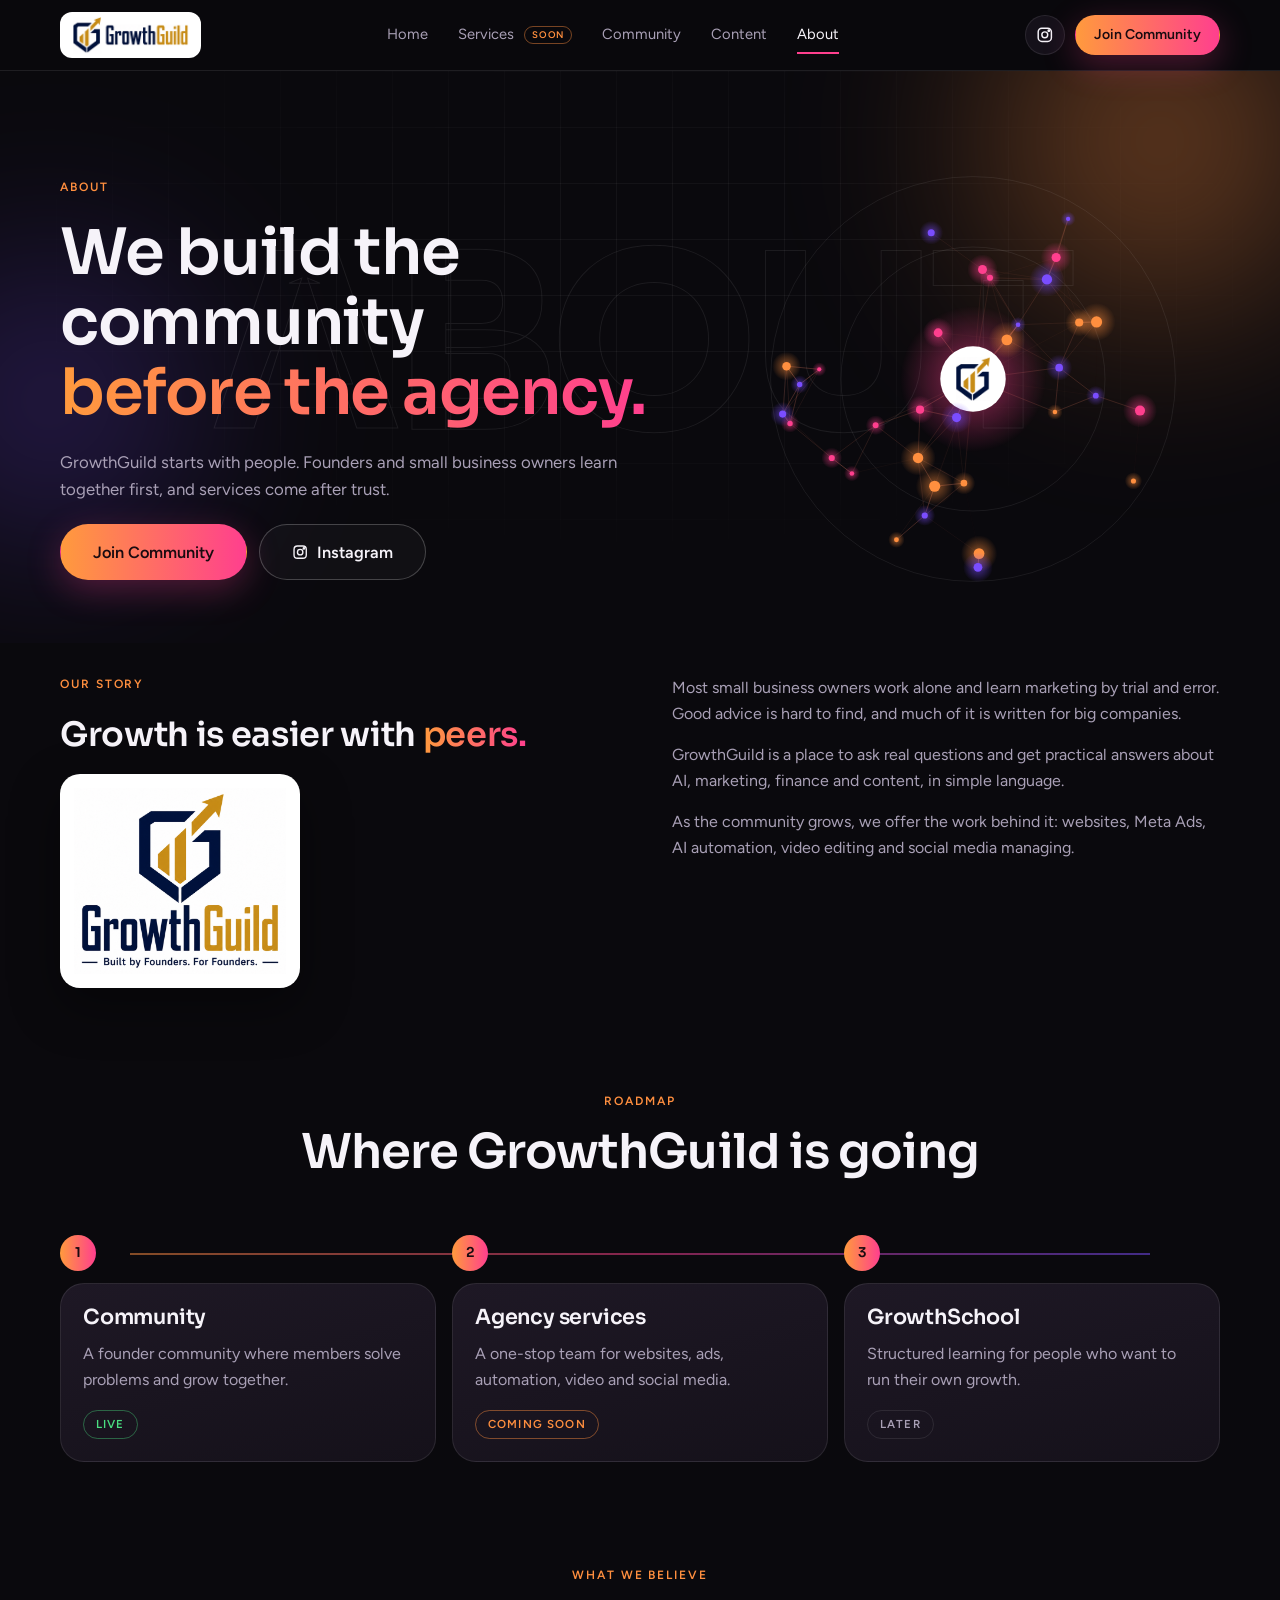
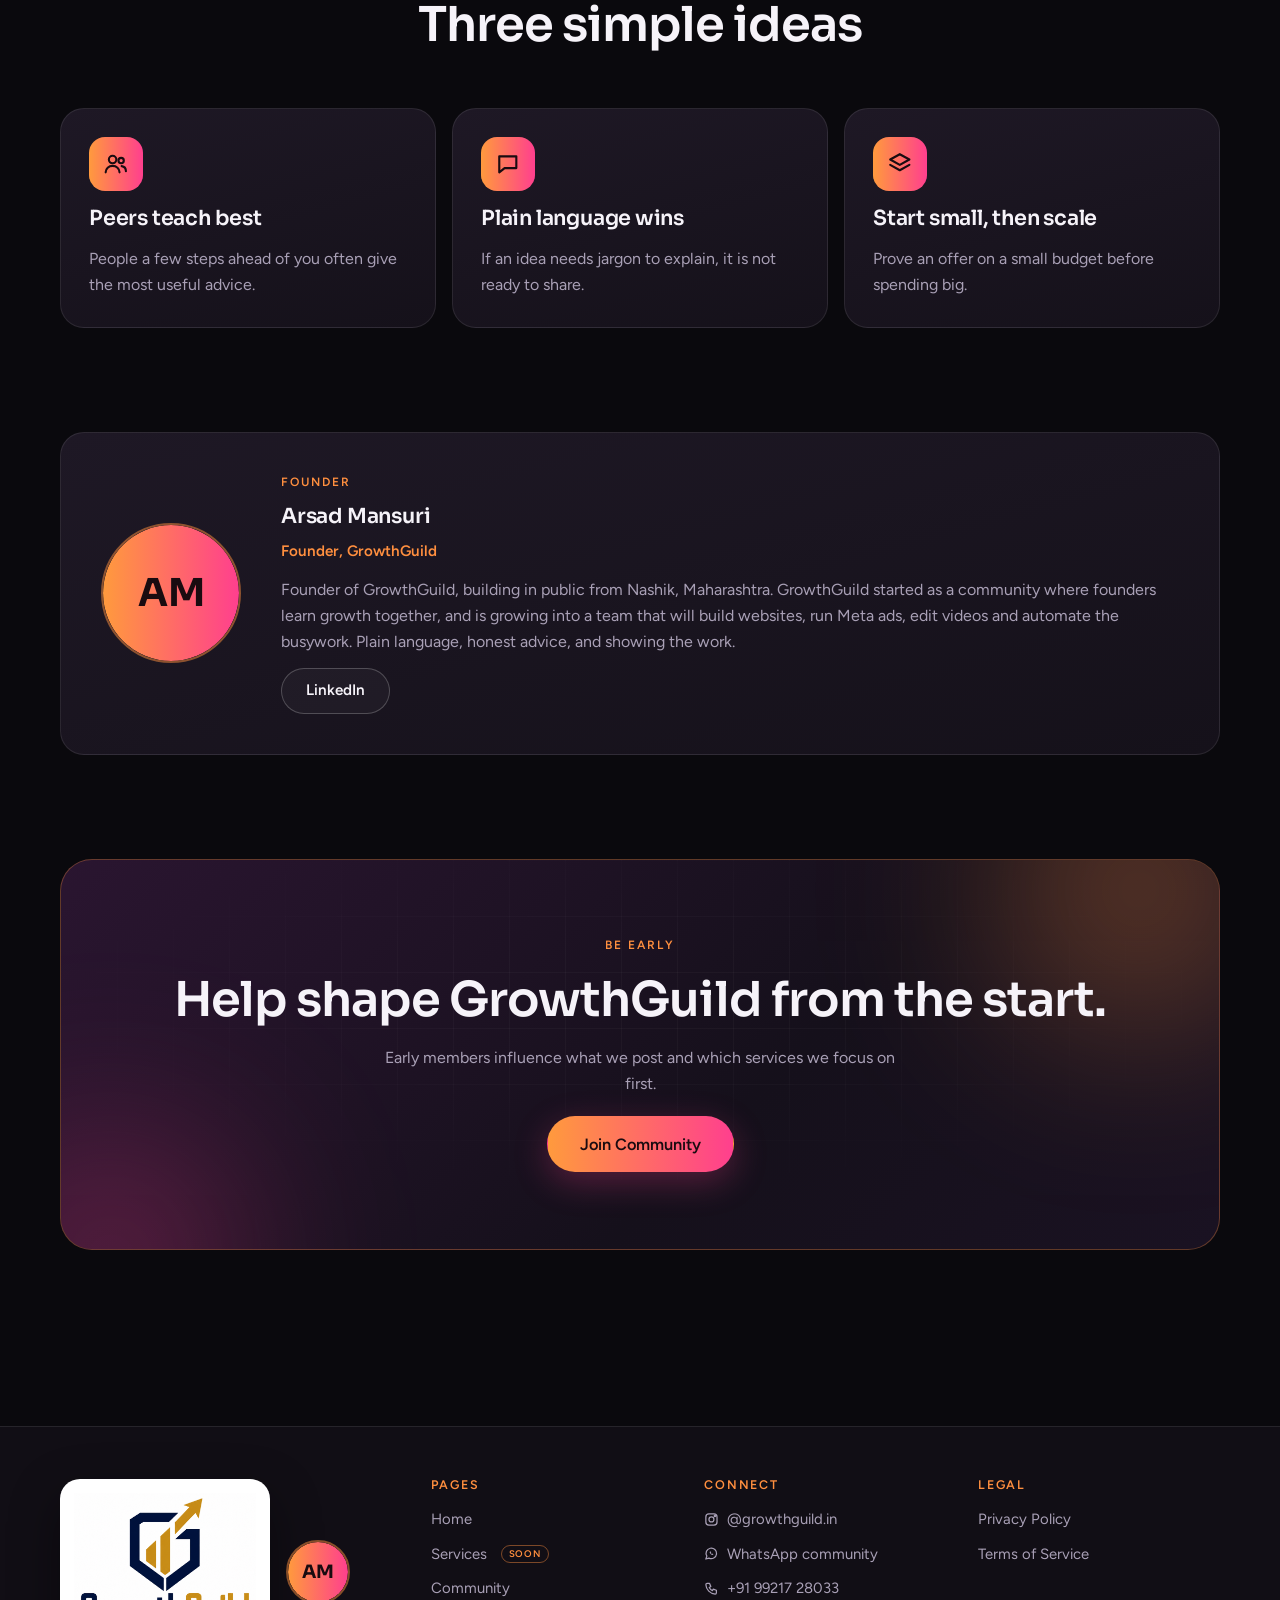
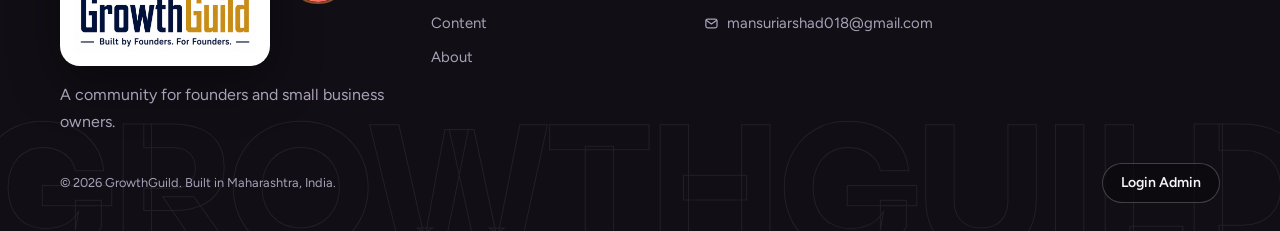
==== commit b0d214b8: "Add files via upload" ====
--- a/about.html
+++ b/about.html
@@ -61,7 +61,7 @@
       <div class="sec-head"><span class="label">Roadmap</span><h2>Where GrowthGuild is going</h2></div>
       <div class="tl" style="grid-template-columns:repeat(3,1fr)">
         <div class="t"><span class="step-n">1</span><div class="card"><h3>Community</h3><p>A founder community where members solve problems and grow together.</p><span class="tag live">Live</span></div></div>
-        <div class="t"><span class="step-n">2</span><div class="card"><h3>Agency services</h3><p>A one-stop team for websites, ads, automation, video and social media.</p><span class="tag next">Open for members</span></div></div>
+        <div class="t"><span class="step-n">2</span><div class="card"><h3>Agency services</h3><p>A one-stop team for websites, ads, automation, video and social media.</p><span class="tag next">Coming soon</span></div></div>
         <div class="t"><span class="step-n">3</span><div class="card"><h3>GrowthSchool</h3><p>Structured learning for people who want to run their own growth.</p><span class="tag">Later</span></div></div>
       </div>
     </div>
@@ -83,13 +83,13 @@
       <div class="card who founder" style="padding:clamp(24px,4vw,40px)">
         <div class="f-photo">
           <span class="avatar" aria-hidden="true">AM</span>
-          <img src="assets/founder-arsad.jpg" alt="Arsad Mansuri, Founder of GrowthGuild" width="140" height="140" onerror="this.remove()">
+          <img src="arsadmansuri.png" alt="Arsad Mansuri, Founder of GrowthGuild" width="140" height="140" onerror="this.remove()">
         </div>
         <div class="f-text">
           <span class="label">Founder</span>
           <h3>Arsad Mansuri</h3>
           <p class="f-role">Founder, GrowthGuild</p>
-          <p>Founder of GrowthGuild, building in public from Nashik, Maharashtra. GrowthGuild started as a community where founders learn growth together, and grew into a small team that builds websites, runs Meta ads, edits videos and automates the busywork. Plain language, honest pricing, and showing the work.</p>
+          <p>Founder of GrowthGuild, building in public from Nashik, Maharashtra. GrowthGuild started as a community where founders learn growth together, and is growing into a team that will build websites, run Meta ads, edit videos and automate the busywork. Plain language, honest advice, and showing the work.</p>
           <a class="btn btn-ghost" href="https://www.linkedin.com/in/arshadmansuri07" target="_blank" rel="noopener">LinkedIn</a>
         </div>
       </div>
--- a/style.css
+++ b/style.css
@@ -466,3 +466,18 @@
 .foot-bottom{position:relative;display:flex;flex-wrap:wrap;gap:12px;align-items:center;justify-content:space-between;padding-bottom:max(28px,env(safe-area-inset-bottom,0px))}
 .foot-bottom small{padding-bottom:0}
 .foot-admin{background:rgba(10,9,13,.7)}
+
+/* Launch Offer price blocks */
+.lo{display:flex;flex-direction:column;align-items:flex-start;gap:6px;min-width:0}
+.lo-label{font:700 .68rem/1 var(--body);letter-spacing:.16em;color:var(--orange)}
+.lo-old{display:flex;flex-wrap:wrap;align-items:center;gap:6px 10px;margin:0;font-size:.95rem;color:var(--muted)}
+.lo-old s{text-decoration:line-through;text-decoration-thickness:1.5px;color:var(--muted)}
+.lo-badge{display:inline-block;padding:4px 10px;border-radius:999px;background:#e5254b;color:#fff;font:700 .72rem/1 var(--body);letter-spacing:.04em;white-space:nowrap}
+.lo-line{margin:0;font-size:.85rem;line-height:1.45;color:var(--fg);overflow-wrap:anywhere}
+.lo-new .pr-amt{font-weight:800}
+.lo-new:not(.grad) .pr-amt{background:var(--grad);-webkit-background-clip:text;background-clip:text;color:transparent;-webkit-text-fill-color:transparent}
+.pr-row .lo{grid-column:auto}
+@media (max-width:640px){.pr-row .lo{grid-column:1/-1}}
+
+/* Coming-soon badge (nav + footer) */
+.soon{display:inline-block;margin-left:6px;padding:2px 7px;border-radius:999px;font-size:.6rem;font-weight:600;letter-spacing:.08em;text-transform:uppercase;line-height:1.3;vertical-align:middle;color:var(--orange);border:1px solid rgba(255,143,63,.45)}
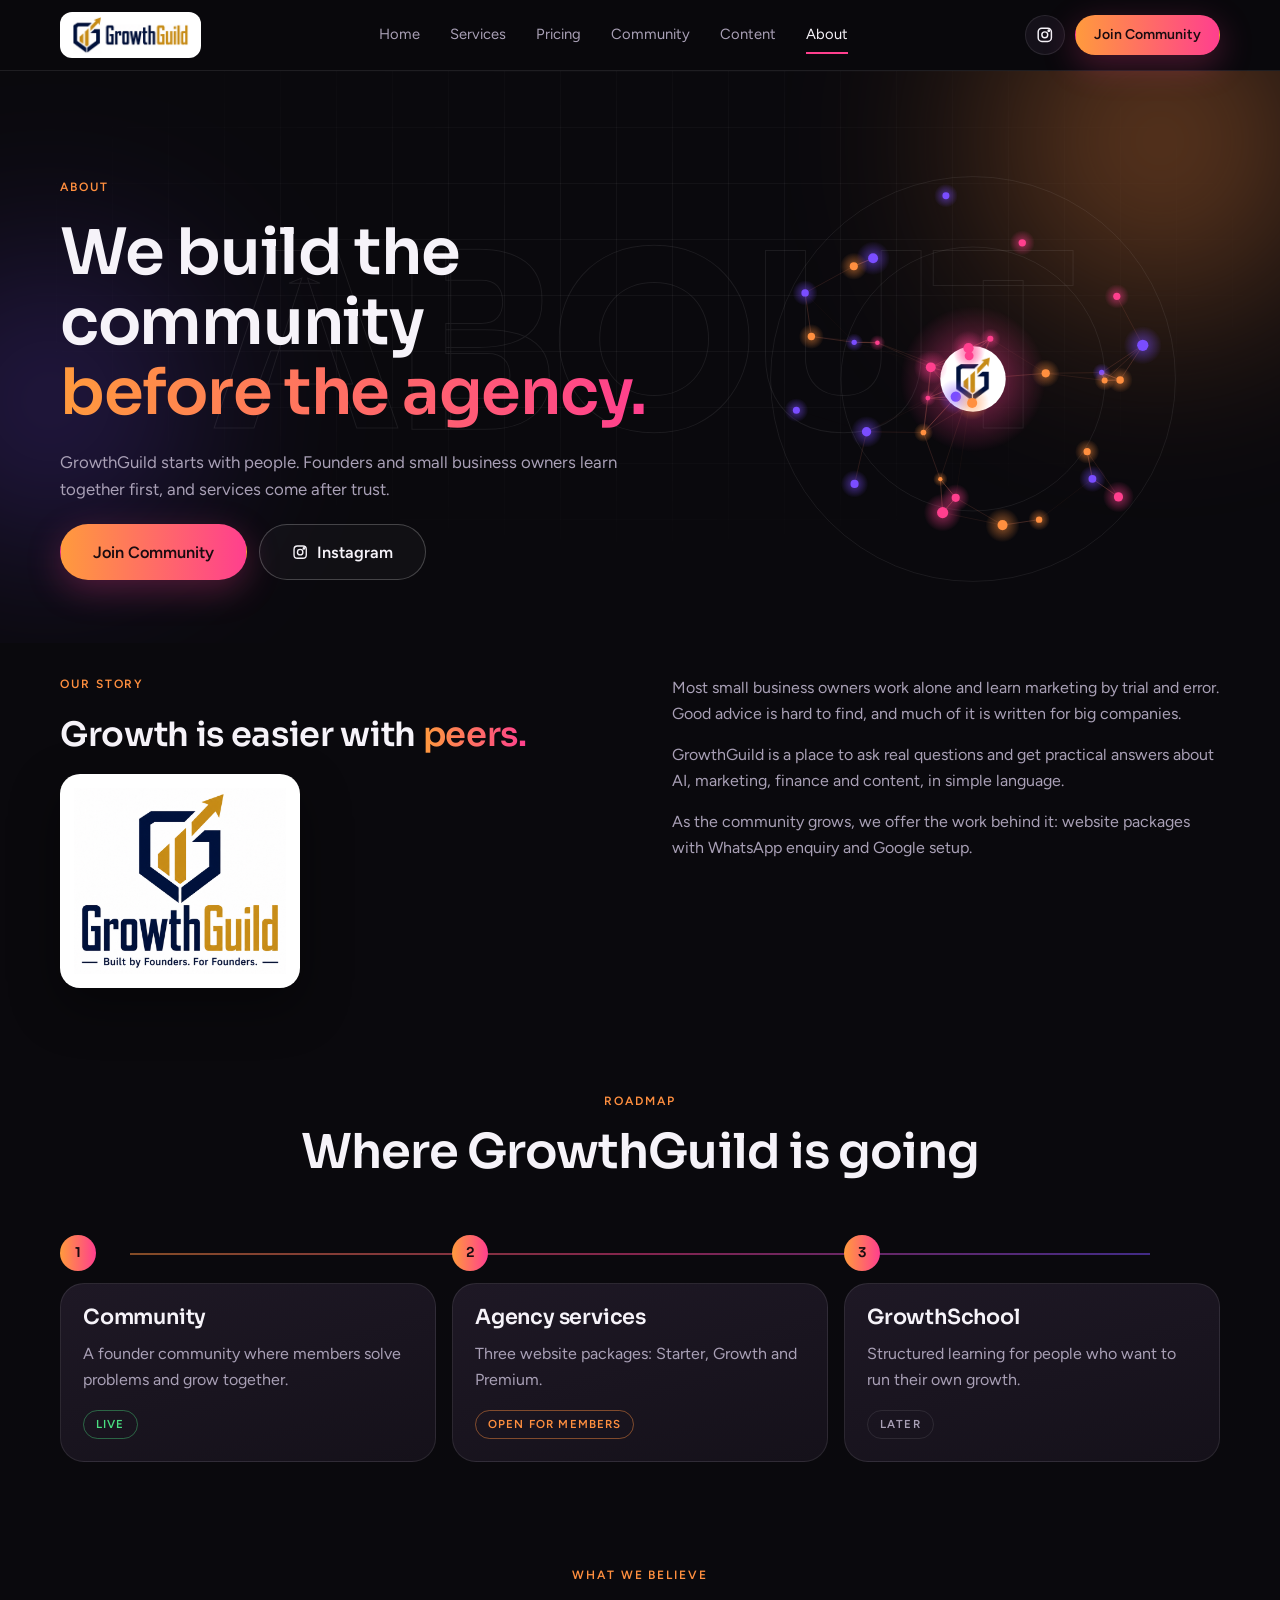
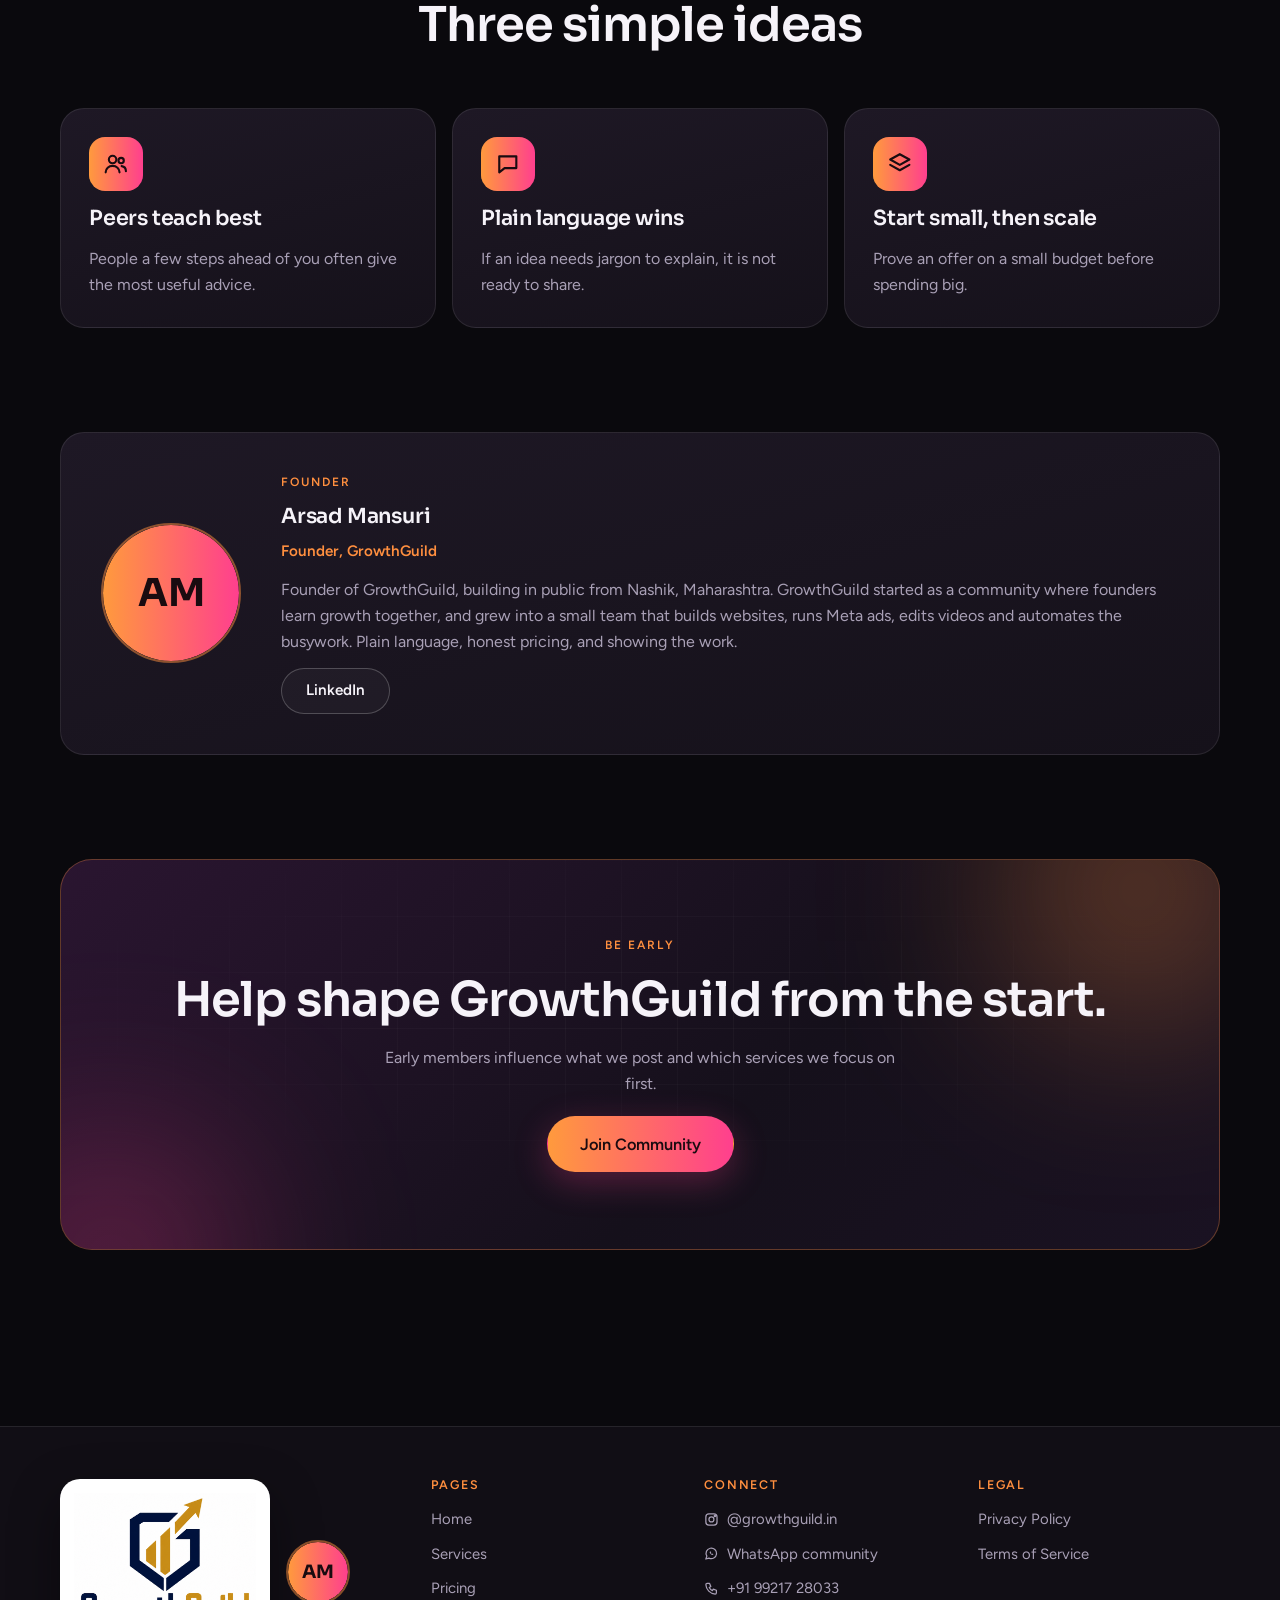
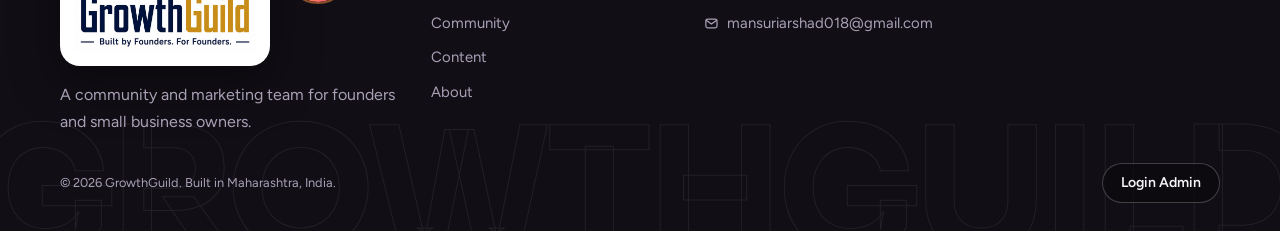
==== commit dcd1479b: "Add files via upload" ====
--- a/about.html
+++ b/about.html
@@ -50,7 +50,7 @@
         <div>
           <p>Most small business owners work alone and learn marketing by trial and error. Good advice is hard to find, and much of it is written for big companies.</p>
           <p>GrowthGuild is a place to ask real questions and get practical answers about AI, marketing, finance and content, in simple language.</p>
-          <p>As the community grows, we offer the work behind it: websites, Meta Ads, AI automation, video editing and social media managing.</p>
+          <p>As the community grows, we offer the work behind it: website packages with WhatsApp enquiry and Google setup.</p>
         </div>
       </div>
     </div>
@@ -61,7 +61,7 @@
       <div class="sec-head"><span class="label">Roadmap</span><h2>Where GrowthGuild is going</h2></div>
       <div class="tl" style="grid-template-columns:repeat(3,1fr)">
         <div class="t"><span class="step-n">1</span><div class="card"><h3>Community</h3><p>A founder community where members solve problems and grow together.</p><span class="tag live">Live</span></div></div>
-        <div class="t"><span class="step-n">2</span><div class="card"><h3>Agency services</h3><p>A one-stop team for websites, ads, automation, video and social media.</p><span class="tag next">Coming soon</span></div></div>
+        <div class="t"><span class="step-n">2</span><div class="card"><h3>Agency services</h3><p>Three website packages: Starter, Growth and Premium.</p><span class="tag next">Open for members</span></div></div>
         <div class="t"><span class="step-n">3</span><div class="card"><h3>GrowthSchool</h3><p>Structured learning for people who want to run their own growth.</p><span class="tag">Later</span></div></div>
       </div>
     </div>
@@ -83,13 +83,13 @@
       <div class="card who founder" style="padding:clamp(24px,4vw,40px)">
         <div class="f-photo">
           <span class="avatar" aria-hidden="true">AM</span>
-          <img src="arsadmansuri.png" alt="Arsad Mansuri, Founder of GrowthGuild" width="140" height="140" onerror="this.remove()">
+          <img src="assets/founder-arsad.jpg" alt="Arsad Mansuri, Founder of GrowthGuild" width="140" height="140" onerror="this.remove()">
         </div>
         <div class="f-text">
           <span class="label">Founder</span>
           <h3>Arsad Mansuri</h3>
           <p class="f-role">Founder, GrowthGuild</p>
-          <p>Founder of GrowthGuild, building in public from Nashik, Maharashtra. GrowthGuild started as a community where founders learn growth together, and is growing into a team that will build websites, run Meta ads, edit videos and automate the busywork. Plain language, honest advice, and showing the work.</p>
+          <p>Founder of GrowthGuild, building in public from Nashik, Maharashtra. GrowthGuild started as a community where founders learn growth together, and grew into a small team that builds websites, runs Meta ads, edits videos and automates the busywork. Plain language, honest pricing, and showing the work.</p>
           <a class="btn btn-ghost" href="https://www.linkedin.com/in/arshadmansuri07" target="_blank" rel="noopener">LinkedIn</a>
         </div>
       </div>
--- a/style.css
+++ b/style.css
@@ -478,6 +478,3 @@
 .lo-new:not(.grad) .pr-amt{background:var(--grad);-webkit-background-clip:text;background-clip:text;color:transparent;-webkit-text-fill-color:transparent}
 .pr-row .lo{grid-column:auto}
 @media (max-width:640px){.pr-row .lo{grid-column:1/-1}}
-
-/* Coming-soon badge (nav + footer) */
-.soon{display:inline-block;margin-left:6px;padding:2px 7px;border-radius:999px;font-size:.6rem;font-weight:600;letter-spacing:.08em;text-transform:uppercase;line-height:1.3;vertical-align:middle;color:var(--orange);border:1px solid rgba(255,143,63,.45)}
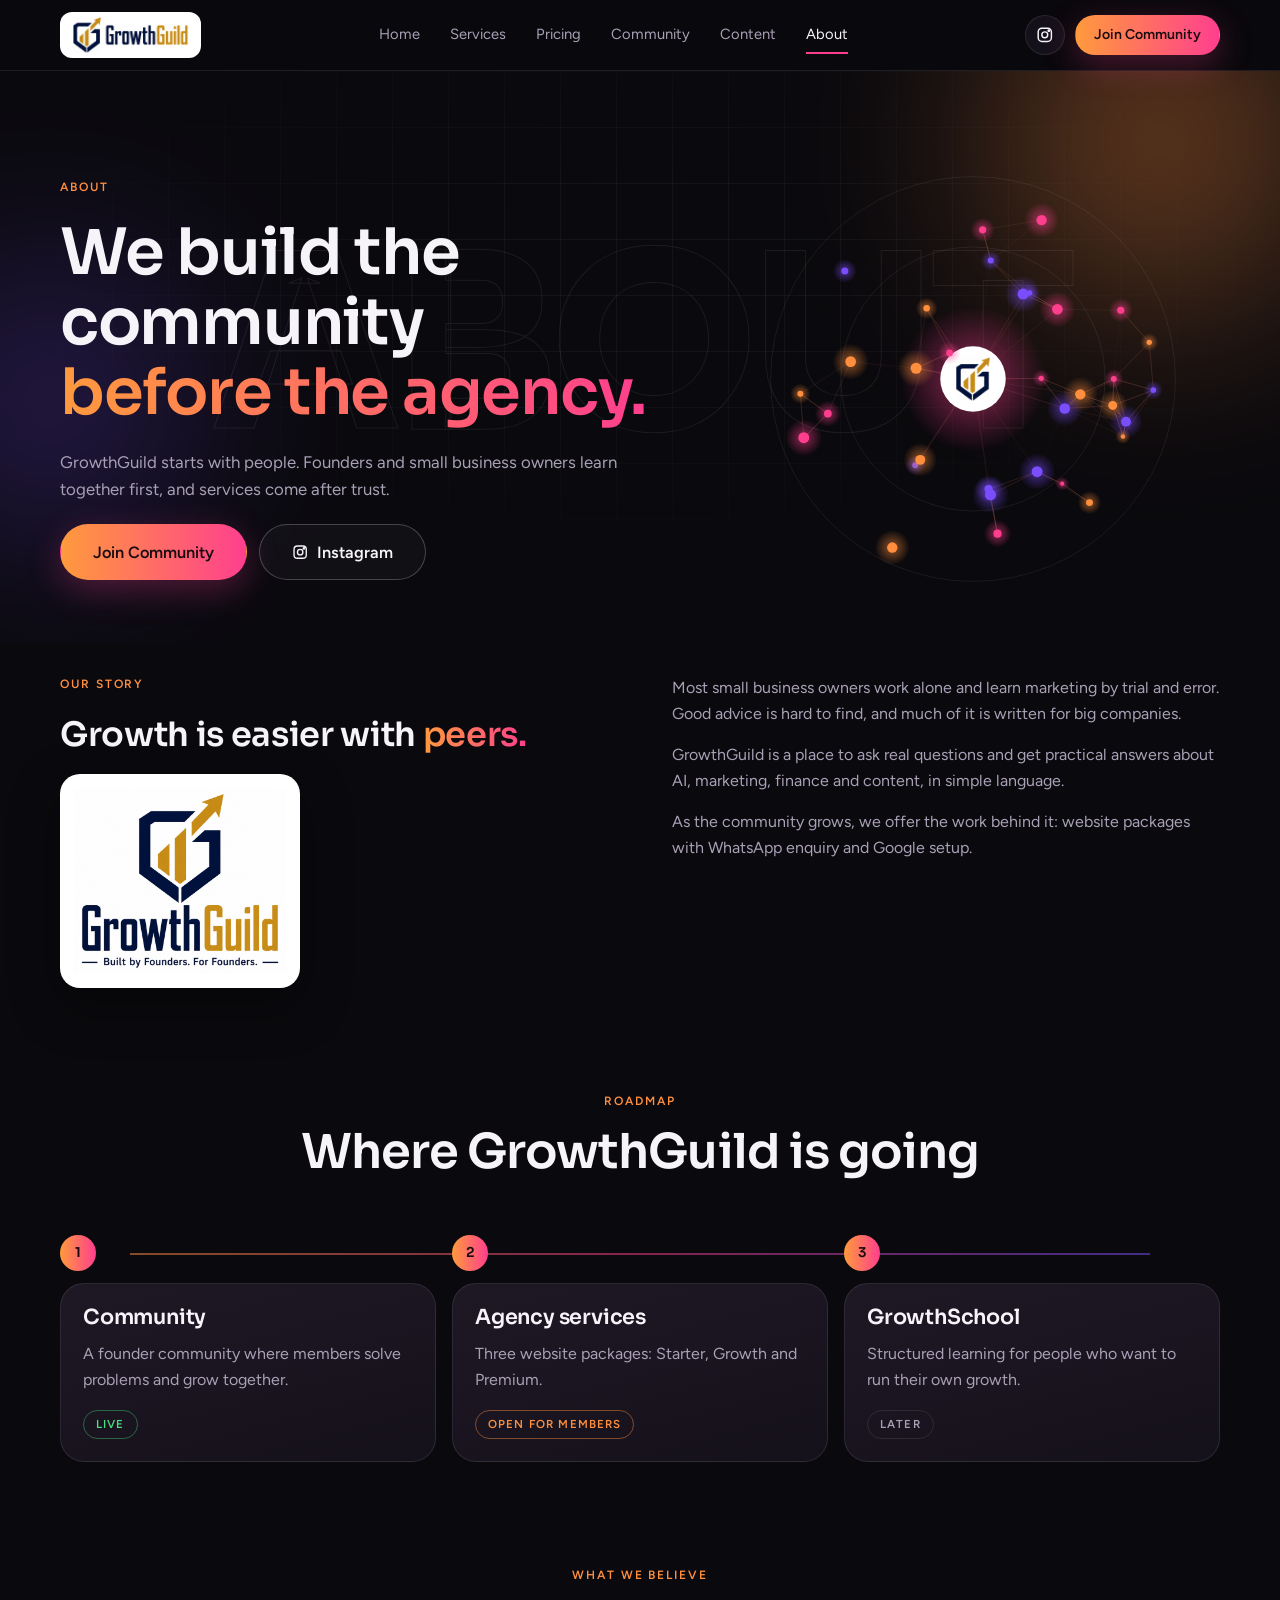
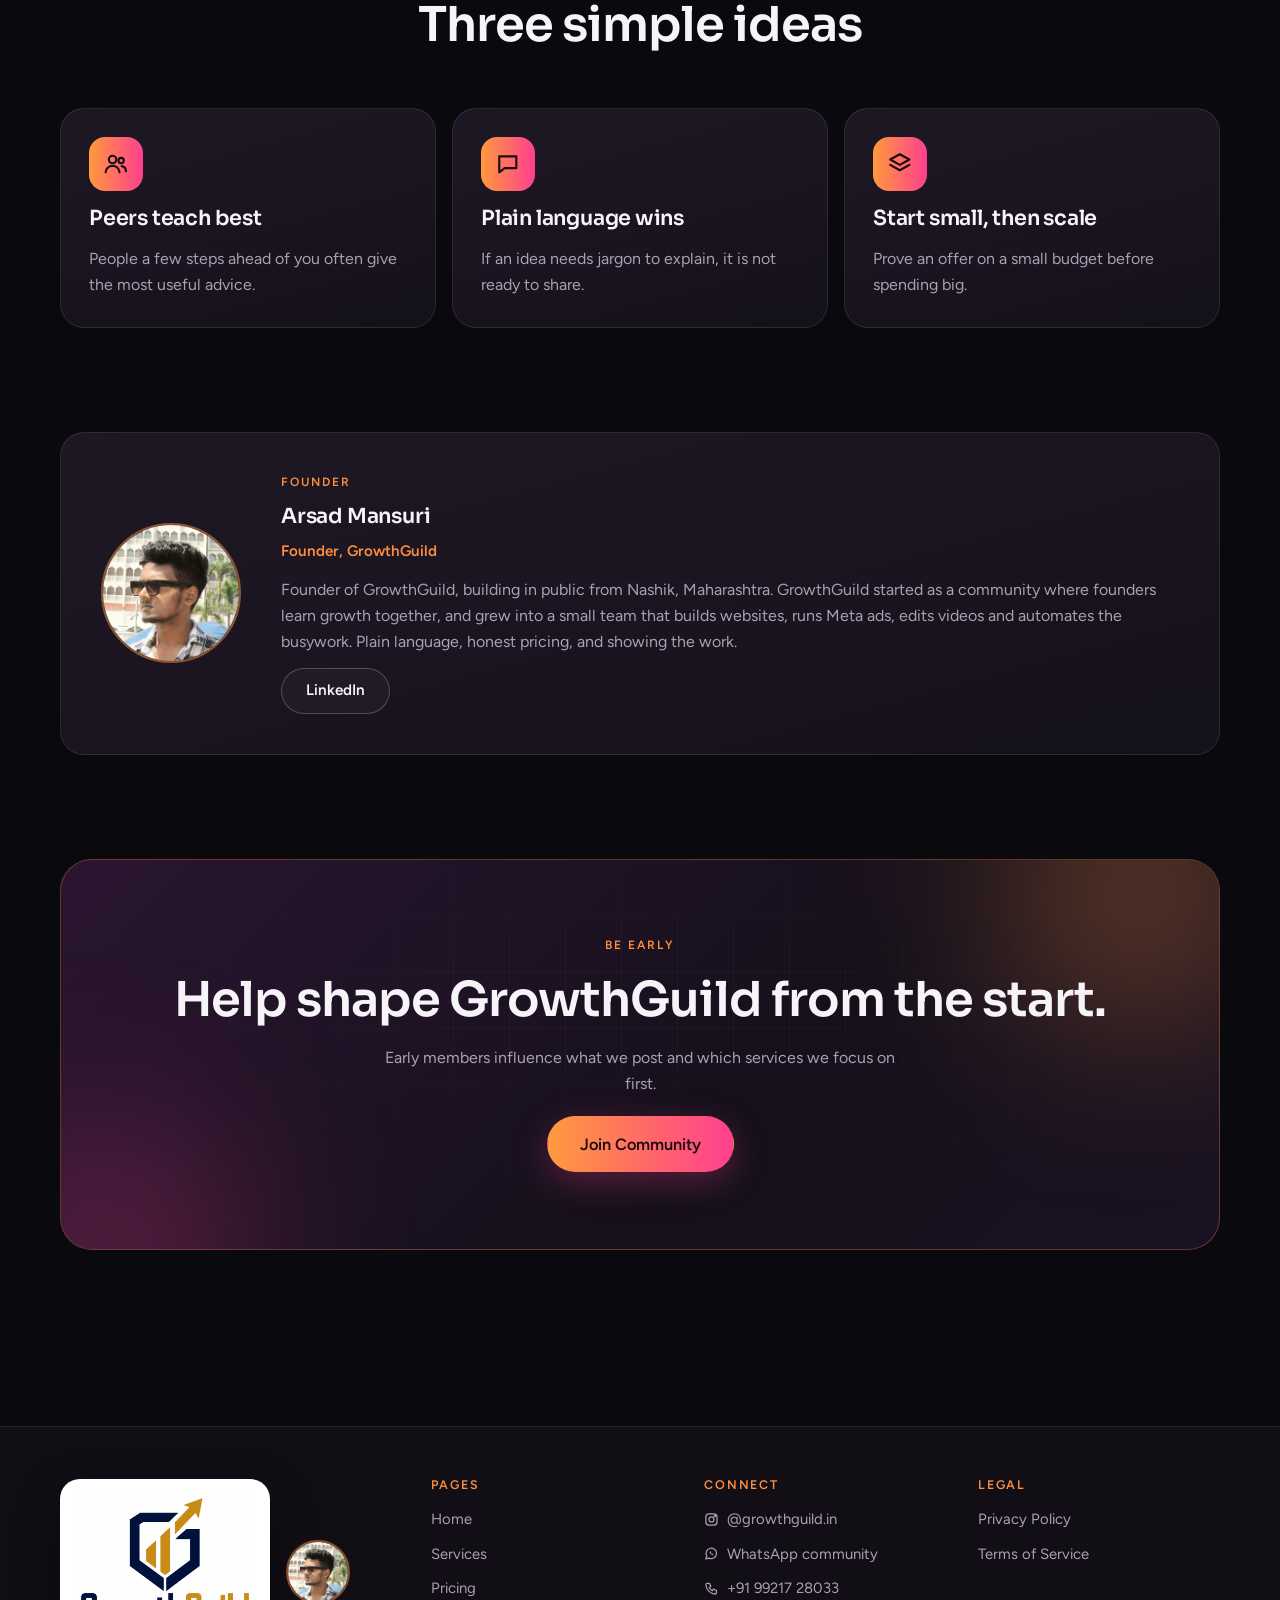
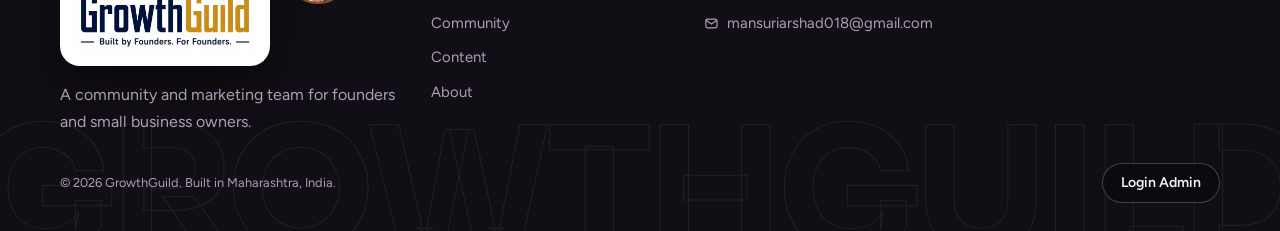
==== commit 766ffd93: "Add files via upload" ====
--- a/about.html
+++ b/about.html
@@ -82,8 +82,7 @@
     <div class="wrap">
       <div class="card who founder" style="padding:clamp(24px,4vw,40px)">
         <div class="f-photo">
-          <span class="avatar" aria-hidden="true">AM</span>
-          <img src="assets/founder-arsad.jpg" alt="Arsad Mansuri, Founder of GrowthGuild" width="140" height="140" onerror="this.remove()">
+          <img src="founder-arsad.jpg" alt="Arsad Mansuri, Founder of GrowthGuild" width="140" height="140">
         </div>
         <div class="f-text">
           <span class="label">Founder</span>
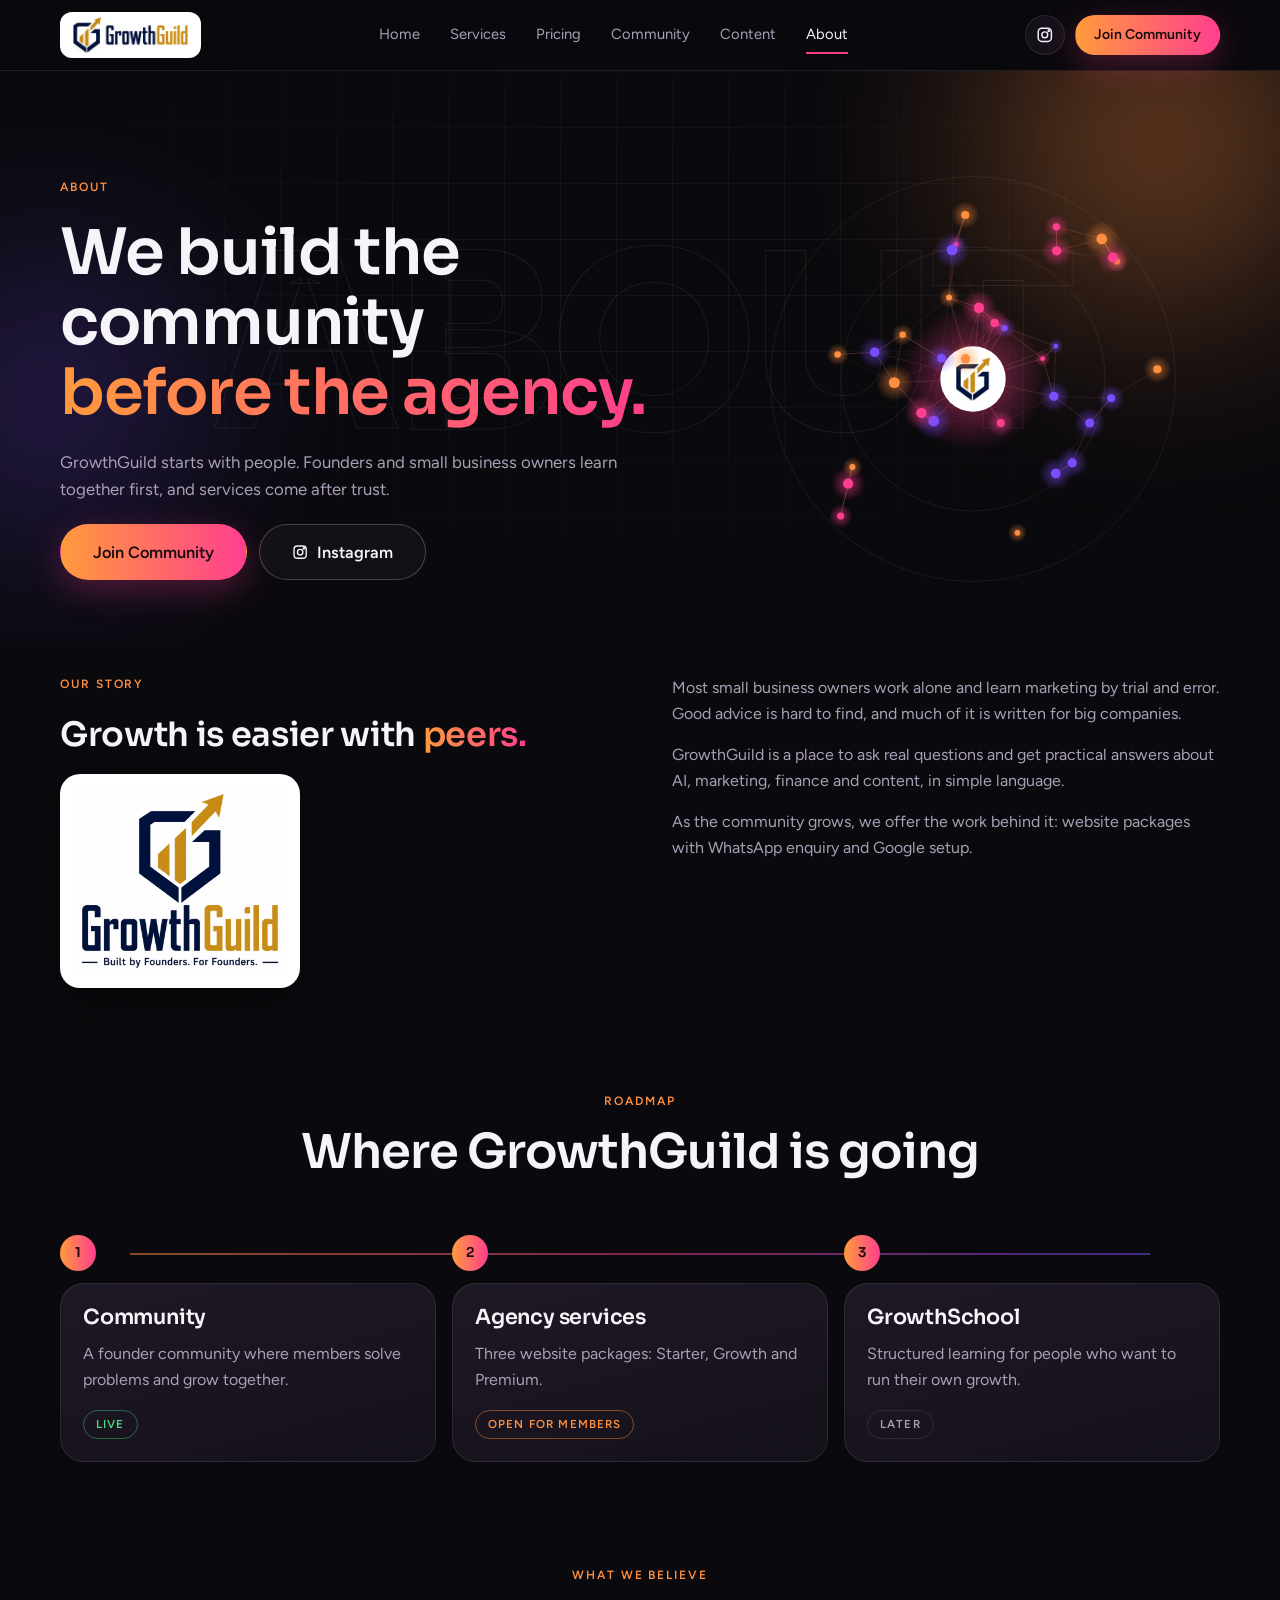
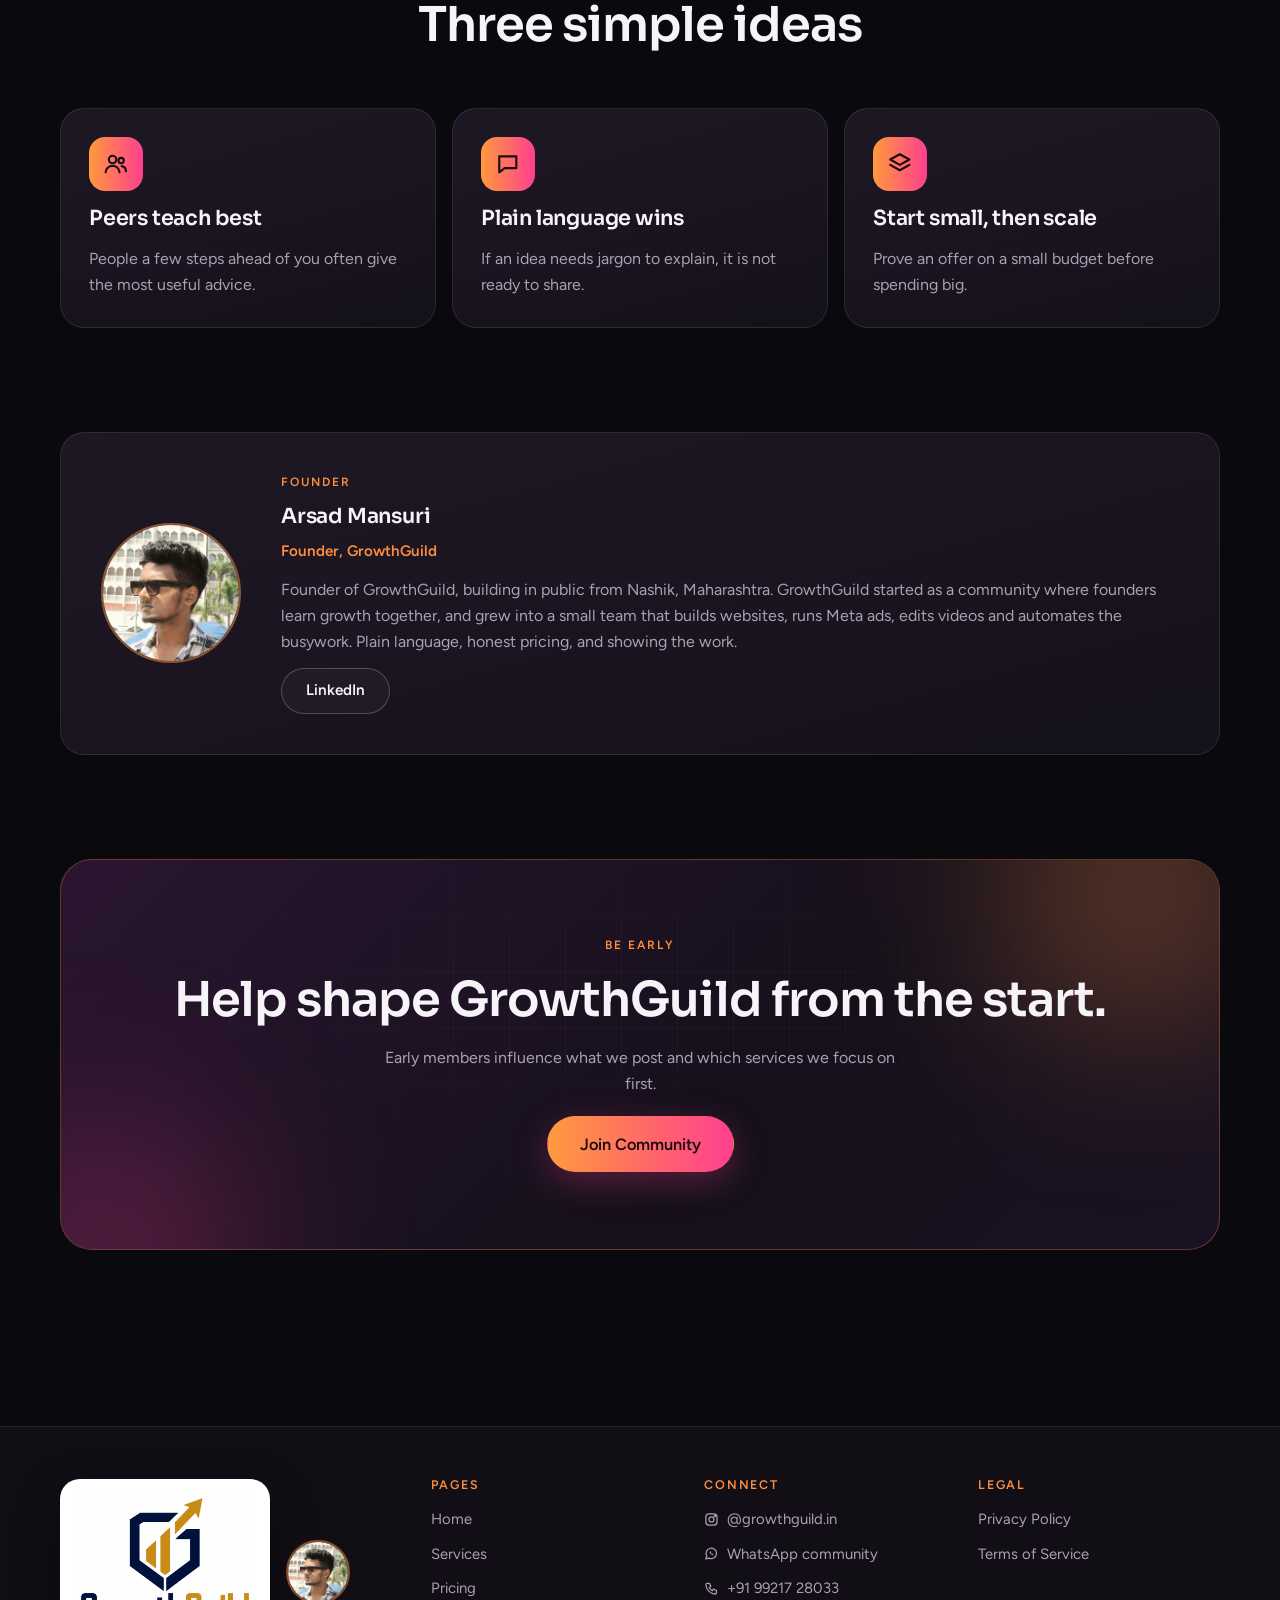
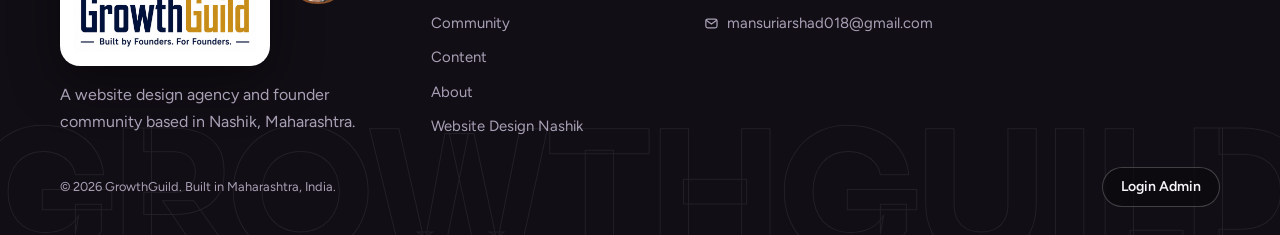
==== commit 9dc184c6: "Add files via upload" ====
--- a/about.html
+++ b/about.html
@@ -1,10 +1,36 @@
 <!doctype html>
-<html lang="en">
+<html lang="en-IN">
 <head>
 <meta charset="utf-8">
 <meta name="viewport" content="width=device-width,initial-scale=1,viewport-fit=cover">
 <meta name="claude:viewport-fit-sides" content="cover">
-<title>GrowthGuild About</title>
+<title>About GrowthGuild | Website Agency in Nashik</title>
+<meta name="description" content="GrowthGuild is a Nashik-based website and marketing team led by founder Arsad Mansuri. We build websites for local businesses and run a founder community.">
+<meta name="robots" content="index,follow,max-image-preview:large,max-snippet:-1,max-video-preview:-1">
+<link rel="canonical" href="https://growthguild.in/about.html">
+<link rel="alternate" hreflang="en-IN" href="https://growthguild.in/about.html">
+<link rel="alternate" hreflang="x-default" href="https://growthguild.in/about.html">
+<meta name="author" content="Arsad Mansuri">
+<meta name="theme-color" content="#0b0a0f">
+<meta name="geo.region" content="IN-MH">
+<meta name="geo.placename" content="Nashik">
+<link rel="icon" type="image/png" href="logo-icon.png">
+<link rel="apple-touch-icon" href="logo-icon.png">
+<meta property="og:site_name" content="GrowthGuild">
+<meta property="og:locale" content="en_IN">
+<meta property="og:type" content="website">
+<meta property="og:title" content="About GrowthGuild | Website Agency in Nashik">
+<meta property="og:description" content="GrowthGuild is a Nashik-based website and marketing team led by founder Arsad Mansuri. We build websites for local businesses and run a founder community.">
+<meta property="og:url" content="https://growthguild.in/about.html">
+<meta property="og:image" content="https://growthguild.in/og-image.png">
+<meta property="og:image:width" content="1200">
+<meta property="og:image:height" content="630">
+<meta property="og:image:alt" content="GrowthGuild - website design agency in Nashik">
+<meta name="twitter:card" content="summary_large_image">
+<meta name="twitter:title" content="About GrowthGuild | Website Agency in Nashik">
+<meta name="twitter:description" content="GrowthGuild is a Nashik-based website and marketing team led by founder Arsad Mansuri. We build websites for local businesses and run a founder community.">
+<meta name="twitter:image" content="https://growthguild.in/og-image.png">
+<script type="application/ld+json">{"@context":"https://schema.org","@graph":[{"@type":"AboutPage","@id":"https://growthguild.in/about.html#webpage","url":"https://growthguild.in/about.html","name":"About GrowthGuild | Website Agency in Nashik","description":"GrowthGuild is a Nashik-based website and marketing team led by founder Arsad Mansuri. We build websites for local businesses and run a founder community.","inLanguage":"en-IN","isPartOf":{"@id":"https://growthguild.in/#website"},"about":{"@id":"https://growthguild.in/#business"},"dateModified":"2026-11-04","primaryImageOfPage":{"@type":"ImageObject","url":"https://growthguild.in/og-image.png"}},{"@type":"BreadcrumbList","itemListElement":[{"@type":"ListItem","position":1,"name":"Home","item":"https://growthguild.in/"},{"@type":"ListItem","position":2,"name":"About","item":"https://growthguild.in/about.html"}]},{"@type":"Person","@id":"https://growthguild.in/about.html#founder","name":"Arsad Mansuri","jobTitle":"Founder, GrowthGuild","image":"https://growthguild.in/founder-arsad.jpg","worksFor":{"@id":"https://growthguild.in/#business"},"homeLocation":{"@type":"Place","name":"Nashik, Maharashtra, India"},"sameAs":["https://www.linkedin.com/in/arshadmansuri07"]}]}</script>
 <link rel="preload" as="image" href="logo-lockup.png">
 <link rel="preload" as="image" href="logo-icon.png">
 <link rel="preload" as="image" href="logo-full.png">
@@ -15,7 +41,7 @@
 </head>
 <body>
 <div class="page" data-page="about">
-  <div id="site-nav"></div>
+  <div id="site-nav"><header class="nav" id="nav"><div class="wrap nav-in"><a class="logo logo-chip" href="index.html" aria-label="GrowthGuild home"><img src="logo-lockup.png" alt="GrowthGuild" width="117" height="38" decoding="sync" fetchpriority="high"></a><nav class="nav-links" id="nav-links" aria-label="Main"><a href="index.html">Home</a><a href="services.html">Services</a><a href="pricing.html">Pricing</a><a href="community.html">Community</a><a href="content.html">Content</a><a href="about.html" aria-current="page">About</a></nav><div class="nav-right"><a class="icon-btn" href="https://www.instagram.com/growthguild.in/" target="_blank" rel="noopener" aria-label="GrowthGuild on Instagram"><svg class="ico" viewBox="0 0 24 24" fill="none" stroke="currentColor" stroke-width="2" stroke-linecap="round" stroke-linejoin="round"><rect x="3" y="3" width="18" height="18" rx="5"></rect><circle cx="12" cy="12" r="4"></circle><circle cx="17.5" cy="6.5" r="1" fill="currentColor"></circle></svg></a><a class="btn btn-grad btn-sm" data-join="" href="community.html">Join Community</a><button class="menu-btn" id="menu-btn" type="button" aria-label="Open menu" aria-expanded="false" aria-controls="nav-links"><svg viewBox="0 0 24 24" fill="none" stroke="currentColor" stroke-width="2" stroke-linecap="round"><path d="M4 7h16M4 12h16M4 17h16"></path></svg></button></div></div></header></div>
 
   <section class="pagehead">
     <div class="gridbg"></div>
@@ -108,7 +134,7 @@
     </div>
   </section>
 
-  <div id="site-foot"></div>
+  <div id="site-foot"><footer class="foot"><span class="wm" aria-hidden="true" style="font-size:clamp(3rem,13.5vw,12rem)">GROWTHGUILD</span><div class="wrap"><div class="foot-in"><div><div class="foot-brand"><a class="logo-card" href="index.html" aria-label="GrowthGuild home"><img src="logo-full.png" alt="GrowthGuild, Built by Founders. For Founders." width="720" height="631"></a><span class="f-thumb"><img src="founder-arsad.jpg" alt="Arsad Mansuri, Founder of GrowthGuild" width="64" height="64" loading="lazy"></span></div><p style="margin-top:16px;max-width:36ch">A website design agency and founder community based in Nashik, Maharashtra.</p></div><div><h4>Pages</h4><div class="foot-links"><a href="index.html">Home</a><a href="services.html">Services</a><a href="pricing.html">Pricing</a><a href="community.html">Community</a><a href="content.html">Content</a><a href="about.html">About</a><a href="website-design-nashik.html">Website Design Nashik</a></div></div><div><h4>Connect</h4><div class="foot-links"><a href="https://www.instagram.com/growthguild.in/" target="_blank" rel="noopener"><svg class="ico" viewBox="0 0 24 24" fill="none" stroke="currentColor" stroke-width="2" stroke-linecap="round" stroke-linejoin="round"><rect x="3" y="3" width="18" height="18" rx="5"></rect><circle cx="12" cy="12" r="4"></circle><circle cx="17.5" cy="6.5" r="1" fill="currentColor"></circle></svg>@growthguild.in</a><a href="#join" data-join=""><svg class="ico" viewBox="0 0 24 24" fill="none" stroke="currentColor" stroke-width="2" stroke-linecap="round" stroke-linejoin="round"><path d="M3 21l1.6-4.6A8.5 8.5 0 1 1 8 19.5L3 21z"></path><path d="M9 9.5c.3 2.4 2.6 4.7 5 5l1.3-1.3-1.8-1-.8.7a4 4 0 0 1-1.7-1.7l.7-.8-1-1.8L9 9.5z" fill="currentColor" stroke="none"></path></svg>WhatsApp community</a><a href="tel:+919921728033"><svg class="ico" viewBox="0 0 24 24" fill="none" stroke="currentColor" stroke-width="2" stroke-linecap="round" stroke-linejoin="round"><path d="M5 4h4l2 5-2.5 1.5a11 11 0 0 0 5 5L15 13l5 2v4a2 2 0 0 1-2 2A16 16 0 0 1 3 6a2 2 0 0 1 2-2z"></path></svg>+91 99217 28033</a><!-- TODO: owner to confirm this email address before publishing --><a href="mailto:mansuriarshad018@gmail.com"><svg class="ico" viewBox="0 0 24 24" fill="none" stroke="currentColor" stroke-width="2" stroke-linecap="round" stroke-linejoin="round"><rect x="3" y="5" width="18" height="14" rx="3"></rect><path d="M3.5 7l8.5 6 8.5-6"></path></svg>mansuriarshad018@gmail.com</a></div></div><div><h4>Legal</h4><div class="foot-links"><a href="privacy.html">Privacy Policy</a><a href="terms.html">Terms of Service</a></div></div></div><div class="foot-bottom"><small>© 2026 GrowthGuild. Built in Maharashtra, India.</small><a class="btn btn-ghost btn-sm foot-admin" href="admin.html">Login Admin</a></div></div></footer></div>
 </div>
 <script src="supabase-config.js"></script>
 <script src="site.js"></script>
--- a/style.css
+++ b/style.css
@@ -478,3 +478,17 @@
 .lo-new:not(.grad) .pr-amt{background:var(--grad);-webkit-background-clip:text;background-clip:text;color:transparent;-webkit-text-fill-color:transparent}
 .pr-row .lo{grid-column:auto}
 @media (max-width:640px){.pr-row .lo{grid-column:1/-1}}
+
+a.work-img{position:relative;border-style:solid;gap:6px;align-content:center;text-decoration:none;color:var(--fg);transition:border-color .2s ease,transform .2s ease}
+a.work-img:hover{border-color:var(--orange);transform:translateY(-2px)}
+a.work-img b{font:600 1rem/1.3 var(--display);overflow-wrap:anywhere}
+.wi-dots{position:absolute;top:12px;left:14px;display:flex;gap:5px}.wi-dots i{width:8px;height:8px;border-radius:50%;background:rgba(255,255,255,.22)}
+.wi-go{color:var(--orange);font-weight:600;font-size:.85rem}
+
+.cmp-wrap{overflow-x:auto;border:1px solid var(--line);border-radius:18px;background:rgba(255,255,255,.03)}
+.cmp{width:100%;min-width:640px;border-collapse:collapse;font-size:.95rem}
+.cmp caption{position:absolute;left:-9999px}
+.cmp th,.cmp td{padding:14px 18px;text-align:left;border-bottom:1px solid var(--line)}
+.cmp thead th{font:600 .9rem/1.2 var(--display);color:var(--orange)}
+.cmp tbody th{font-weight:500;color:var(--muted)}
+.cmp tbody tr:last-child th,.cmp tbody tr:last-child td{border-bottom:0}
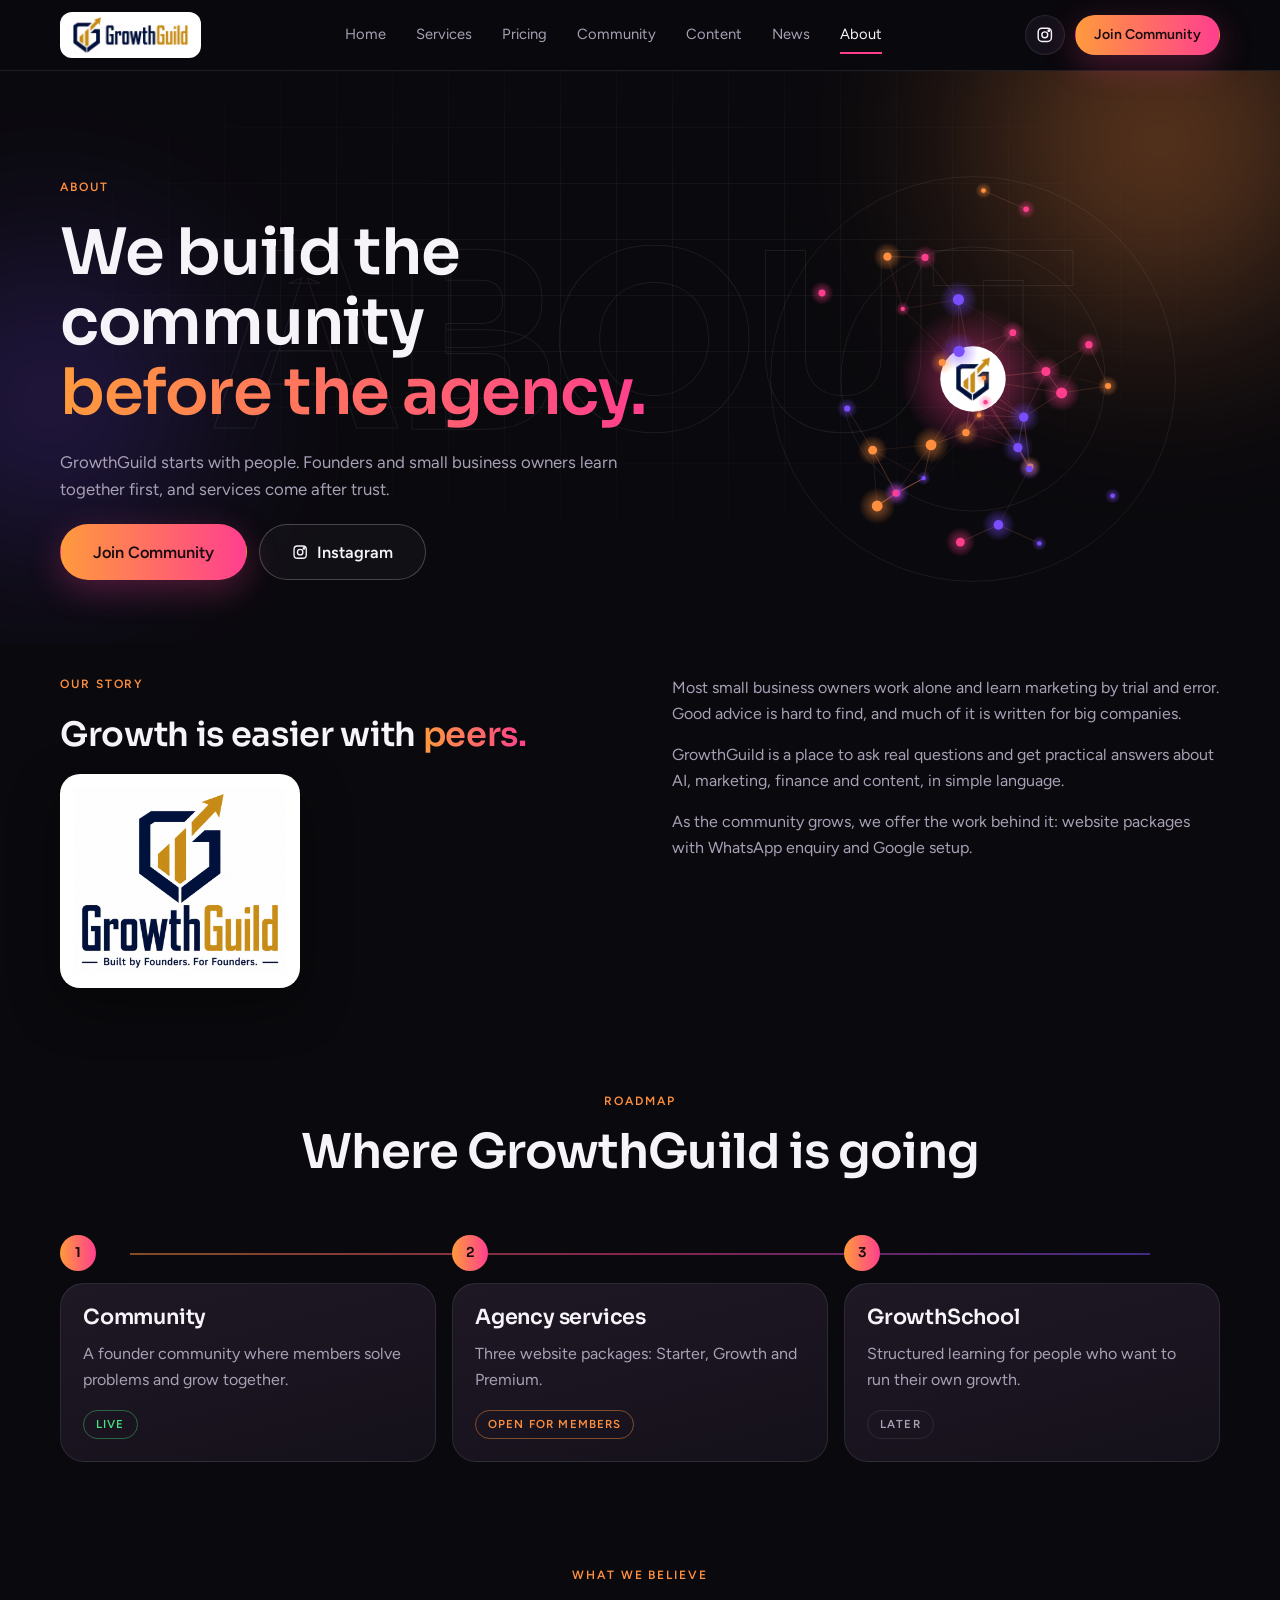
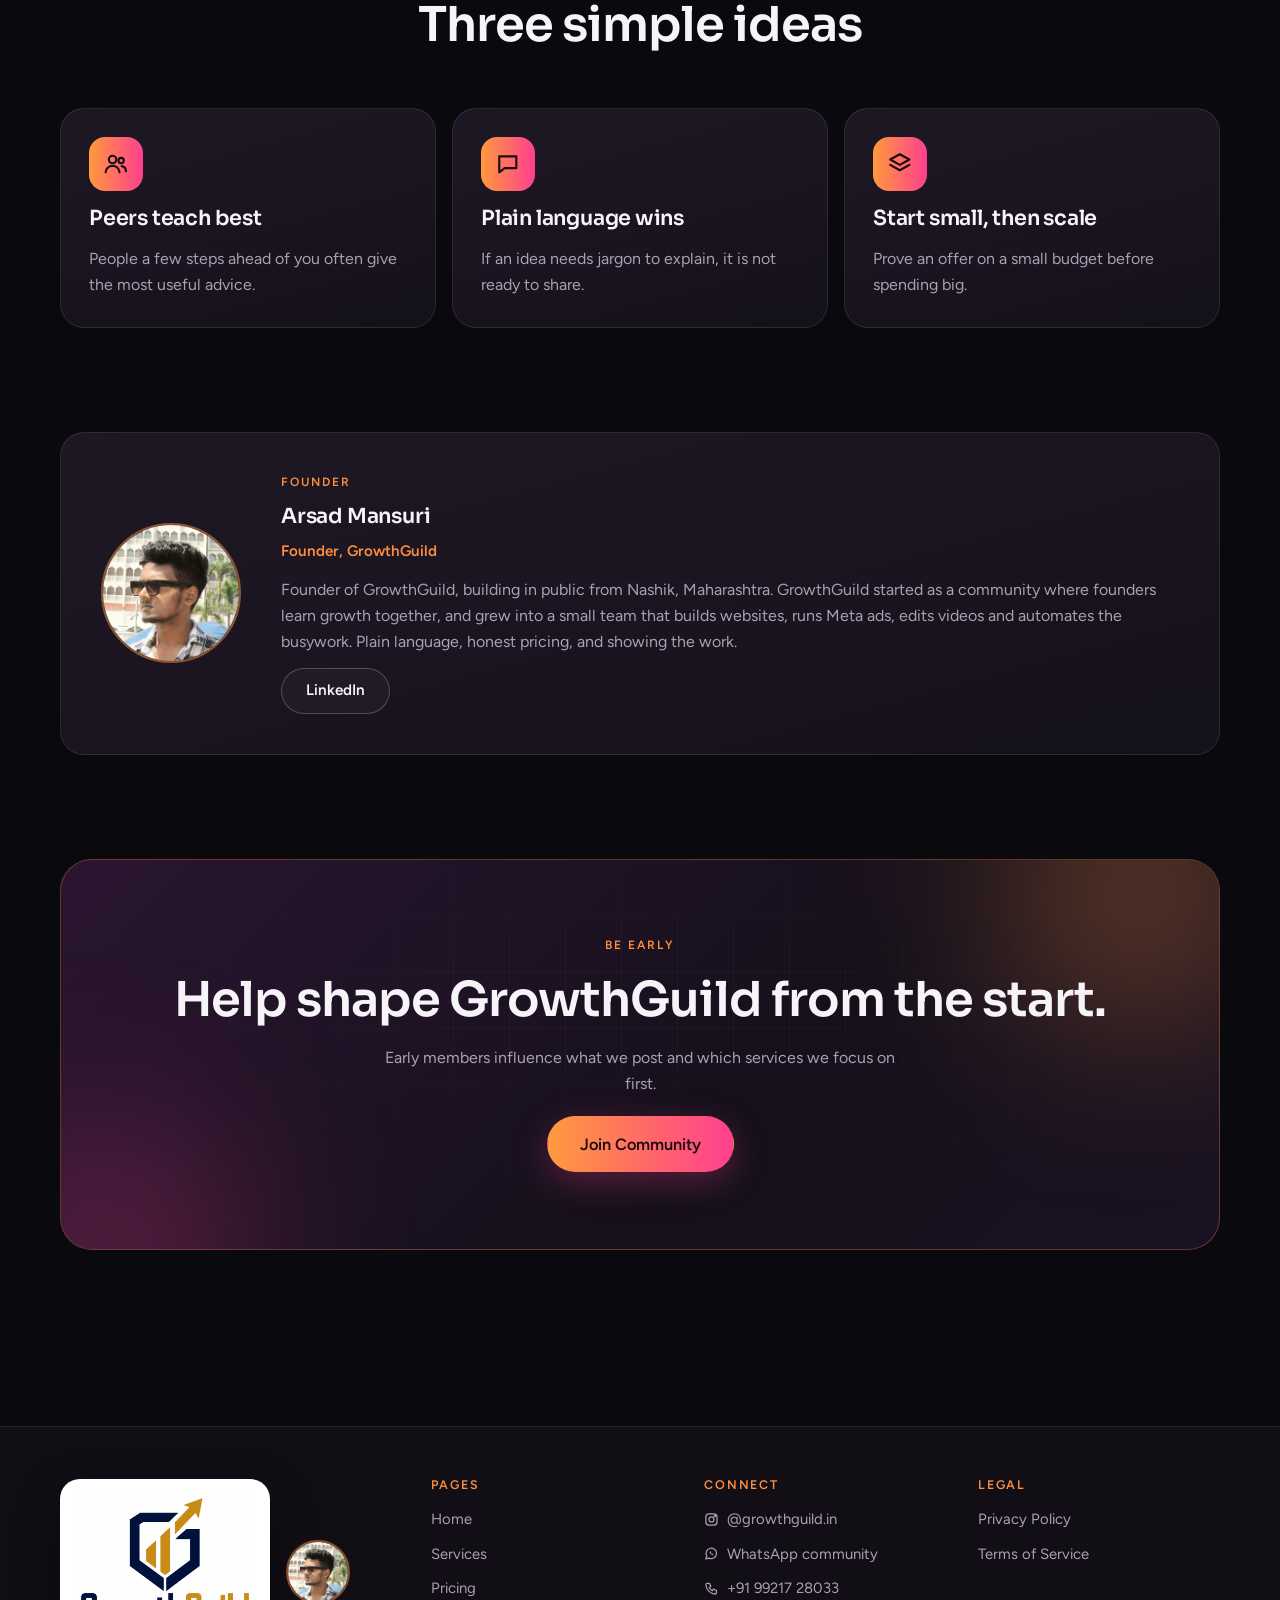
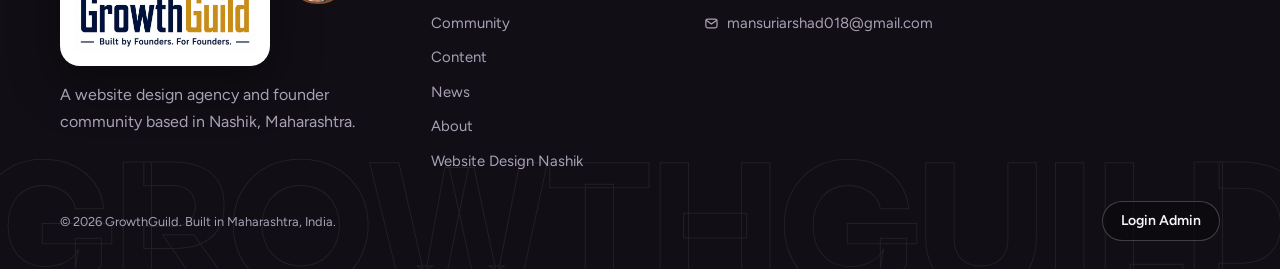
==== commit 47b512c2: "Add files via upload" ====
--- a/about.html
+++ b/about.html
@@ -4,7 +4,7 @@
 <meta charset="utf-8">
 <meta name="viewport" content="width=device-width,initial-scale=1,viewport-fit=cover">
 <meta name="claude:viewport-fit-sides" content="cover">
-<title>About GrowthGuild | Website Agency in Nashik</title>
+<title>About GrowthGuild: Nashik Website Agency by Arsad Mansuri</title>
 <meta name="description" content="GrowthGuild is a Nashik-based website and marketing team led by founder Arsad Mansuri. We build websites for local businesses and run a founder community.">
 <meta name="robots" content="index,follow,max-image-preview:large,max-snippet:-1,max-video-preview:-1">
 <link rel="canonical" href="https://growthguild.in/about.html">
@@ -19,7 +19,7 @@
 <meta property="og:site_name" content="GrowthGuild">
 <meta property="og:locale" content="en_IN">
 <meta property="og:type" content="website">
-<meta property="og:title" content="About GrowthGuild | Website Agency in Nashik">
+<meta property="og:title" content="About GrowthGuild: Nashik Website Agency by Arsad Mansuri">
 <meta property="og:description" content="GrowthGuild is a Nashik-based website and marketing team led by founder Arsad Mansuri. We build websites for local businesses and run a founder community.">
 <meta property="og:url" content="https://growthguild.in/about.html">
 <meta property="og:image" content="https://growthguild.in/og-image.png">
@@ -27,10 +27,10 @@
 <meta property="og:image:height" content="630">
 <meta property="og:image:alt" content="GrowthGuild - website design agency in Nashik">
 <meta name="twitter:card" content="summary_large_image">
-<meta name="twitter:title" content="About GrowthGuild | Website Agency in Nashik">
+<meta name="twitter:title" content="About GrowthGuild: Nashik Website Agency by Arsad Mansuri">
 <meta name="twitter:description" content="GrowthGuild is a Nashik-based website and marketing team led by founder Arsad Mansuri. We build websites for local businesses and run a founder community.">
 <meta name="twitter:image" content="https://growthguild.in/og-image.png">
-<script type="application/ld+json">{"@context":"https://schema.org","@graph":[{"@type":"AboutPage","@id":"https://growthguild.in/about.html#webpage","url":"https://growthguild.in/about.html","name":"About GrowthGuild | Website Agency in Nashik","description":"GrowthGuild is a Nashik-based website and marketing team led by founder Arsad Mansuri. We build websites for local businesses and run a founder community.","inLanguage":"en-IN","isPartOf":{"@id":"https://growthguild.in/#website"},"about":{"@id":"https://growthguild.in/#business"},"dateModified":"2026-11-04","primaryImageOfPage":{"@type":"ImageObject","url":"https://growthguild.in/og-image.png"}},{"@type":"BreadcrumbList","itemListElement":[{"@type":"ListItem","position":1,"name":"Home","item":"https://growthguild.in/"},{"@type":"ListItem","position":2,"name":"About","item":"https://growthguild.in/about.html"}]},{"@type":"Person","@id":"https://growthguild.in/about.html#founder","name":"Arsad Mansuri","jobTitle":"Founder, GrowthGuild","image":"https://growthguild.in/founder-arsad.jpg","worksFor":{"@id":"https://growthguild.in/#business"},"homeLocation":{"@type":"Place","name":"Nashik, Maharashtra, India"},"sameAs":["https://www.linkedin.com/in/arshadmansuri07"]}]}</script>
+<script type="application/ld+json">{"@context":"https://schema.org","@graph":[{"@type":"AboutPage","@id":"https://growthguild.in/about.html#webpage","url":"https://growthguild.in/about.html","name":"About GrowthGuild: Nashik Website Agency by Arsad Mansuri","description":"GrowthGuild is a Nashik-based website and marketing team led by founder Arsad Mansuri. We build websites for local businesses and run a founder community.","inLanguage":"en-IN","isPartOf":{"@id":"https://growthguild.in/#website"},"about":{"@id":"https://growthguild.in/#business"},"dateModified":"2026-11-04","primaryImageOfPage":{"@type":"ImageObject","url":"https://growthguild.in/og-image.png"}},{"@type":"BreadcrumbList","itemListElement":[{"@type":"ListItem","position":1,"name":"Home","item":"https://growthguild.in/"},{"@type":"ListItem","position":2,"name":"About","item":"https://growthguild.in/about.html"}]},{"@type":"Person","@id":"https://growthguild.in/about.html#founder","name":"Arsad Mansuri","jobTitle":"Founder, GrowthGuild","image":"https://growthguild.in/founder-arsad.jpg","worksFor":{"@id":"https://growthguild.in/#business"},"homeLocation":{"@type":"Place","name":"Nashik, Maharashtra, India"},"sameAs":["https://www.linkedin.com/in/arshadmansuri07"]}]}</script>
 <link rel="preload" as="image" href="logo-lockup.png">
 <link rel="preload" as="image" href="logo-icon.png">
 <link rel="preload" as="image" href="logo-full.png">
@@ -41,7 +41,7 @@
 </head>
 <body>
 <div class="page" data-page="about">
-  <div id="site-nav"><header class="nav" id="nav"><div class="wrap nav-in"><a class="logo logo-chip" href="index.html" aria-label="GrowthGuild home"><img src="logo-lockup.png" alt="GrowthGuild" width="117" height="38" decoding="sync" fetchpriority="high"></a><nav class="nav-links" id="nav-links" aria-label="Main"><a href="index.html">Home</a><a href="services.html">Services</a><a href="pricing.html">Pricing</a><a href="community.html">Community</a><a href="content.html">Content</a><a href="about.html" aria-current="page">About</a></nav><div class="nav-right"><a class="icon-btn" href="https://www.instagram.com/growthguild.in/" target="_blank" rel="noopener" aria-label="GrowthGuild on Instagram"><svg class="ico" viewBox="0 0 24 24" fill="none" stroke="currentColor" stroke-width="2" stroke-linecap="round" stroke-linejoin="round"><rect x="3" y="3" width="18" height="18" rx="5"></rect><circle cx="12" cy="12" r="4"></circle><circle cx="17.5" cy="6.5" r="1" fill="currentColor"></circle></svg></a><a class="btn btn-grad btn-sm" data-join="" href="community.html">Join Community</a><button class="menu-btn" id="menu-btn" type="button" aria-label="Open menu" aria-expanded="false" aria-controls="nav-links"><svg viewBox="0 0 24 24" fill="none" stroke="currentColor" stroke-width="2" stroke-linecap="round"><path d="M4 7h16M4 12h16M4 17h16"></path></svg></button></div></div></header></div>
+  <div id="site-nav"><header class="nav" id="nav"><div class="wrap nav-in"><a class="logo logo-chip" href="index.html" aria-label="GrowthGuild home"><img src="logo-lockup.png" alt="GrowthGuild" width="117" height="38" decoding="sync" fetchpriority="high"></a><nav class="nav-links" id="nav-links" aria-label="Main"><a href="index.html">Home</a><a href="services.html">Services</a><a href="pricing.html">Pricing</a><a href="community.html">Community</a><a href="content.html">Content</a><a href="news.html">News</a><a href="about.html" aria-current="page">About</a></nav><div class="nav-right"><a class="icon-btn" href="https://www.instagram.com/growthguild.in/" target="_blank" rel="noopener" aria-label="GrowthGuild on Instagram"><svg class="ico" viewBox="0 0 24 24" fill="none" stroke="currentColor" stroke-width="2" stroke-linecap="round" stroke-linejoin="round"><rect x="3" y="3" width="18" height="18" rx="5"></rect><circle cx="12" cy="12" r="4"></circle><circle cx="17.5" cy="6.5" r="1" fill="currentColor"></circle></svg></a><a class="btn btn-grad btn-sm" data-join="" href="community.html">Join Community</a><button class="menu-btn" id="menu-btn" type="button" aria-label="Open menu" aria-expanded="false" aria-controls="nav-links"><svg viewBox="0 0 24 24" fill="none" stroke="currentColor" stroke-width="2" stroke-linecap="round"><path d="M4 7h16M4 12h16M4 17h16"></path></svg></button></div></div></header></div>
 
   <section class="pagehead">
     <div class="gridbg"></div>
@@ -134,7 +134,7 @@
     </div>
   </section>
 
-  <div id="site-foot"><footer class="foot"><span class="wm" aria-hidden="true" style="font-size:clamp(3rem,13.5vw,12rem)">GROWTHGUILD</span><div class="wrap"><div class="foot-in"><div><div class="foot-brand"><a class="logo-card" href="index.html" aria-label="GrowthGuild home"><img src="logo-full.png" alt="GrowthGuild, Built by Founders. For Founders." width="720" height="631"></a><span class="f-thumb"><img src="founder-arsad.jpg" alt="Arsad Mansuri, Founder of GrowthGuild" width="64" height="64" loading="lazy"></span></div><p style="margin-top:16px;max-width:36ch">A website design agency and founder community based in Nashik, Maharashtra.</p></div><div><h4>Pages</h4><div class="foot-links"><a href="index.html">Home</a><a href="services.html">Services</a><a href="pricing.html">Pricing</a><a href="community.html">Community</a><a href="content.html">Content</a><a href="about.html">About</a><a href="website-design-nashik.html">Website Design Nashik</a></div></div><div><h4>Connect</h4><div class="foot-links"><a href="https://www.instagram.com/growthguild.in/" target="_blank" rel="noopener"><svg class="ico" viewBox="0 0 24 24" fill="none" stroke="currentColor" stroke-width="2" stroke-linecap="round" stroke-linejoin="round"><rect x="3" y="3" width="18" height="18" rx="5"></rect><circle cx="12" cy="12" r="4"></circle><circle cx="17.5" cy="6.5" r="1" fill="currentColor"></circle></svg>@growthguild.in</a><a href="#join" data-join=""><svg class="ico" viewBox="0 0 24 24" fill="none" stroke="currentColor" stroke-width="2" stroke-linecap="round" stroke-linejoin="round"><path d="M3 21l1.6-4.6A8.5 8.5 0 1 1 8 19.5L3 21z"></path><path d="M9 9.5c.3 2.4 2.6 4.7 5 5l1.3-1.3-1.8-1-.8.7a4 4 0 0 1-1.7-1.7l.7-.8-1-1.8L9 9.5z" fill="currentColor" stroke="none"></path></svg>WhatsApp community</a><a href="tel:+919921728033"><svg class="ico" viewBox="0 0 24 24" fill="none" stroke="currentColor" stroke-width="2" stroke-linecap="round" stroke-linejoin="round"><path d="M5 4h4l2 5-2.5 1.5a11 11 0 0 0 5 5L15 13l5 2v4a2 2 0 0 1-2 2A16 16 0 0 1 3 6a2 2 0 0 1 2-2z"></path></svg>+91 99217 28033</a><!-- TODO: owner to confirm this email address before publishing --><a href="mailto:mansuriarshad018@gmail.com"><svg class="ico" viewBox="0 0 24 24" fill="none" stroke="currentColor" stroke-width="2" stroke-linecap="round" stroke-linejoin="round"><rect x="3" y="5" width="18" height="14" rx="3"></rect><path d="M3.5 7l8.5 6 8.5-6"></path></svg>mansuriarshad018@gmail.com</a></div></div><div><h4>Legal</h4><div class="foot-links"><a href="privacy.html">Privacy Policy</a><a href="terms.html">Terms of Service</a></div></div></div><div class="foot-bottom"><small>© 2026 GrowthGuild. Built in Maharashtra, India.</small><a class="btn btn-ghost btn-sm foot-admin" href="admin.html">Login Admin</a></div></div></footer></div>
+  <div id="site-foot"><footer class="foot"><span class="wm" aria-hidden="true" style="font-size:clamp(3rem,13.5vw,12rem)">GROWTHGUILD</span><div class="wrap"><div class="foot-in"><div><div class="foot-brand"><a class="logo-card" href="index.html" aria-label="GrowthGuild home"><img src="logo-full.png" alt="GrowthGuild, Built by Founders. For Founders." width="720" height="631"></a><span class="f-thumb"><img src="founder-arsad.jpg" alt="Arsad Mansuri, Founder of GrowthGuild" width="64" height="64" loading="lazy"></span></div><p style="margin-top:16px;max-width:36ch">A website design agency and founder community based in Nashik, Maharashtra.</p></div><div><h4>Pages</h4><div class="foot-links"><a href="index.html">Home</a><a href="services.html">Services</a><a href="pricing.html">Pricing</a><a href="community.html">Community</a><a href="content.html">Content</a><a href="news.html">News</a><a href="about.html">About</a><a href="website-design-nashik.html">Website Design Nashik</a></div></div><div><h4>Connect</h4><div class="foot-links"><a href="https://www.instagram.com/growthguild.in/" target="_blank" rel="noopener"><svg class="ico" viewBox="0 0 24 24" fill="none" stroke="currentColor" stroke-width="2" stroke-linecap="round" stroke-linejoin="round"><rect x="3" y="3" width="18" height="18" rx="5"></rect><circle cx="12" cy="12" r="4"></circle><circle cx="17.5" cy="6.5" r="1" fill="currentColor"></circle></svg>@growthguild.in</a><a href="#join" data-join=""><svg class="ico" viewBox="0 0 24 24" fill="none" stroke="currentColor" stroke-width="2" stroke-linecap="round" stroke-linejoin="round"><path d="M3 21l1.6-4.6A8.5 8.5 0 1 1 8 19.5L3 21z"></path><path d="M9 9.5c.3 2.4 2.6 4.7 5 5l1.3-1.3-1.8-1-.8.7a4 4 0 0 1-1.7-1.7l.7-.8-1-1.8L9 9.5z" fill="currentColor" stroke="none"></path></svg>WhatsApp community</a><a href="tel:+919921728033"><svg class="ico" viewBox="0 0 24 24" fill="none" stroke="currentColor" stroke-width="2" stroke-linecap="round" stroke-linejoin="round"><path d="M5 4h4l2 5-2.5 1.5a11 11 0 0 0 5 5L15 13l5 2v4a2 2 0 0 1-2 2A16 16 0 0 1 3 6a2 2 0 0 1 2-2z"></path></svg>+91 99217 28033</a><!-- TODO: owner to confirm this email address before publishing --><a href="mailto:mansuriarshad018@gmail.com"><svg class="ico" viewBox="0 0 24 24" fill="none" stroke="currentColor" stroke-width="2" stroke-linecap="round" stroke-linejoin="round"><rect x="3" y="5" width="18" height="14" rx="3"></rect><path d="M3.5 7l8.5 6 8.5-6"></path></svg>mansuriarshad018@gmail.com</a></div></div><div><h4>Legal</h4><div class="foot-links"><a href="privacy.html">Privacy Policy</a><a href="terms.html">Terms of Service</a></div></div></div><div class="foot-bottom"><small>© 2026 GrowthGuild. Built in Maharashtra, India.</small><a class="btn btn-ghost btn-sm foot-admin" href="admin.html">Login Admin</a></div></div></footer></div>
 </div>
 <script src="supabase-config.js"></script>
 <script src="site.js"></script>
--- a/style.css
+++ b/style.css
@@ -492,3 +492,39 @@
 .cmp thead th{font:600 .9rem/1.2 var(--display);color:var(--orange)}
 .cmp tbody th{font-weight:500;color:var(--muted)}
 .cmp tbody tr:last-child th,.cmp tbody tr:last-child td{border-bottom:0}
+
+/* ---------- News ---------- */
+.nw-grid{display:grid;grid-template-columns:repeat(auto-fill,minmax(280px,1fr));gap:20px}
+.nw-card{gap:10px;padding:0 0 24px}
+.nw-card>*:not(.nw-cover){padding-inline:24px}
+.nw-card:hover{border-color:rgba(255,143,63,.5);transform:translateY(-3px)}
+.nw-card h3{font-size:1.25rem}
+.nw-card p{color:var(--muted);font-size:.95rem}
+.nw-card .more{color:var(--orange);font-weight:600;font-size:.92rem}
+.nw-cover{width:100%;height:auto;aspect-ratio:16/9;object-fit:cover;display:block}
+.nw-meta{display:flex;flex-wrap:wrap;gap:12px;align-items:center;color:var(--muted);font-size:.85rem;padding-top:20px}
+.nw-card .nw-meta{padding-top:18px}
+.nw-post{max-width:760px;margin-inline:auto;display:flex;flex-direction:column;gap:18px}
+.nw-post .nw-meta{padding-top:0}
+.nw-post h1{font-size:clamp(2rem,4.6vw,3.2rem)}
+.nw-crumb{font-size:.85rem;color:var(--muted)}
+.nw-crumb a{color:var(--orange)}
+.nw-lead{font-size:1.15rem;color:var(--muted)}
+.nw-hero{width:100%;height:auto;border-radius:20px;border:1px solid var(--line)}
+.nw-body{display:flex;flex-direction:column;gap:16px;font-size:1.05rem}
+.nw-body h2{font-size:clamp(1.4rem,2.8vw,1.9rem);margin-top:14px}
+.nw-body h3{font-size:1.2rem;margin-top:8px}
+.nw-body a{color:var(--orange);border-bottom:1px solid rgba(255,143,63,.5)}
+.nw-body ul,.nw-body ol{padding-left:22px;display:flex;flex-direction:column;gap:6px}
+.nw-body ul{list-style:disc}.nw-body ol{list-style:decimal}
+.nw-body blockquote{margin:0;padding:6px 18px;border-left:3px solid var(--orange);color:var(--muted)}
+.nw-body img{border-radius:16px;height:auto}
+.nw-body hr{border:0;border-top:1px solid var(--line);width:100%}
+.nw-cta{margin-top:12px;align-items:flex-start}
+.nw-more{max-width:1100px;margin:56px auto 0}
+.nw-more h2{font-size:clamp(1.5rem,3vw,2rem);margin-bottom:18px}
+.nw-empty{padding:32px;text-align:center;color:var(--muted)}
+.nw-empty a{color:var(--orange)}
+.nw-post{padding-top:clamp(28px,5vw,56px)}
+.nw-grid{margin-top:12px}
+.nw-more .nw-grid{margin-top:0}
